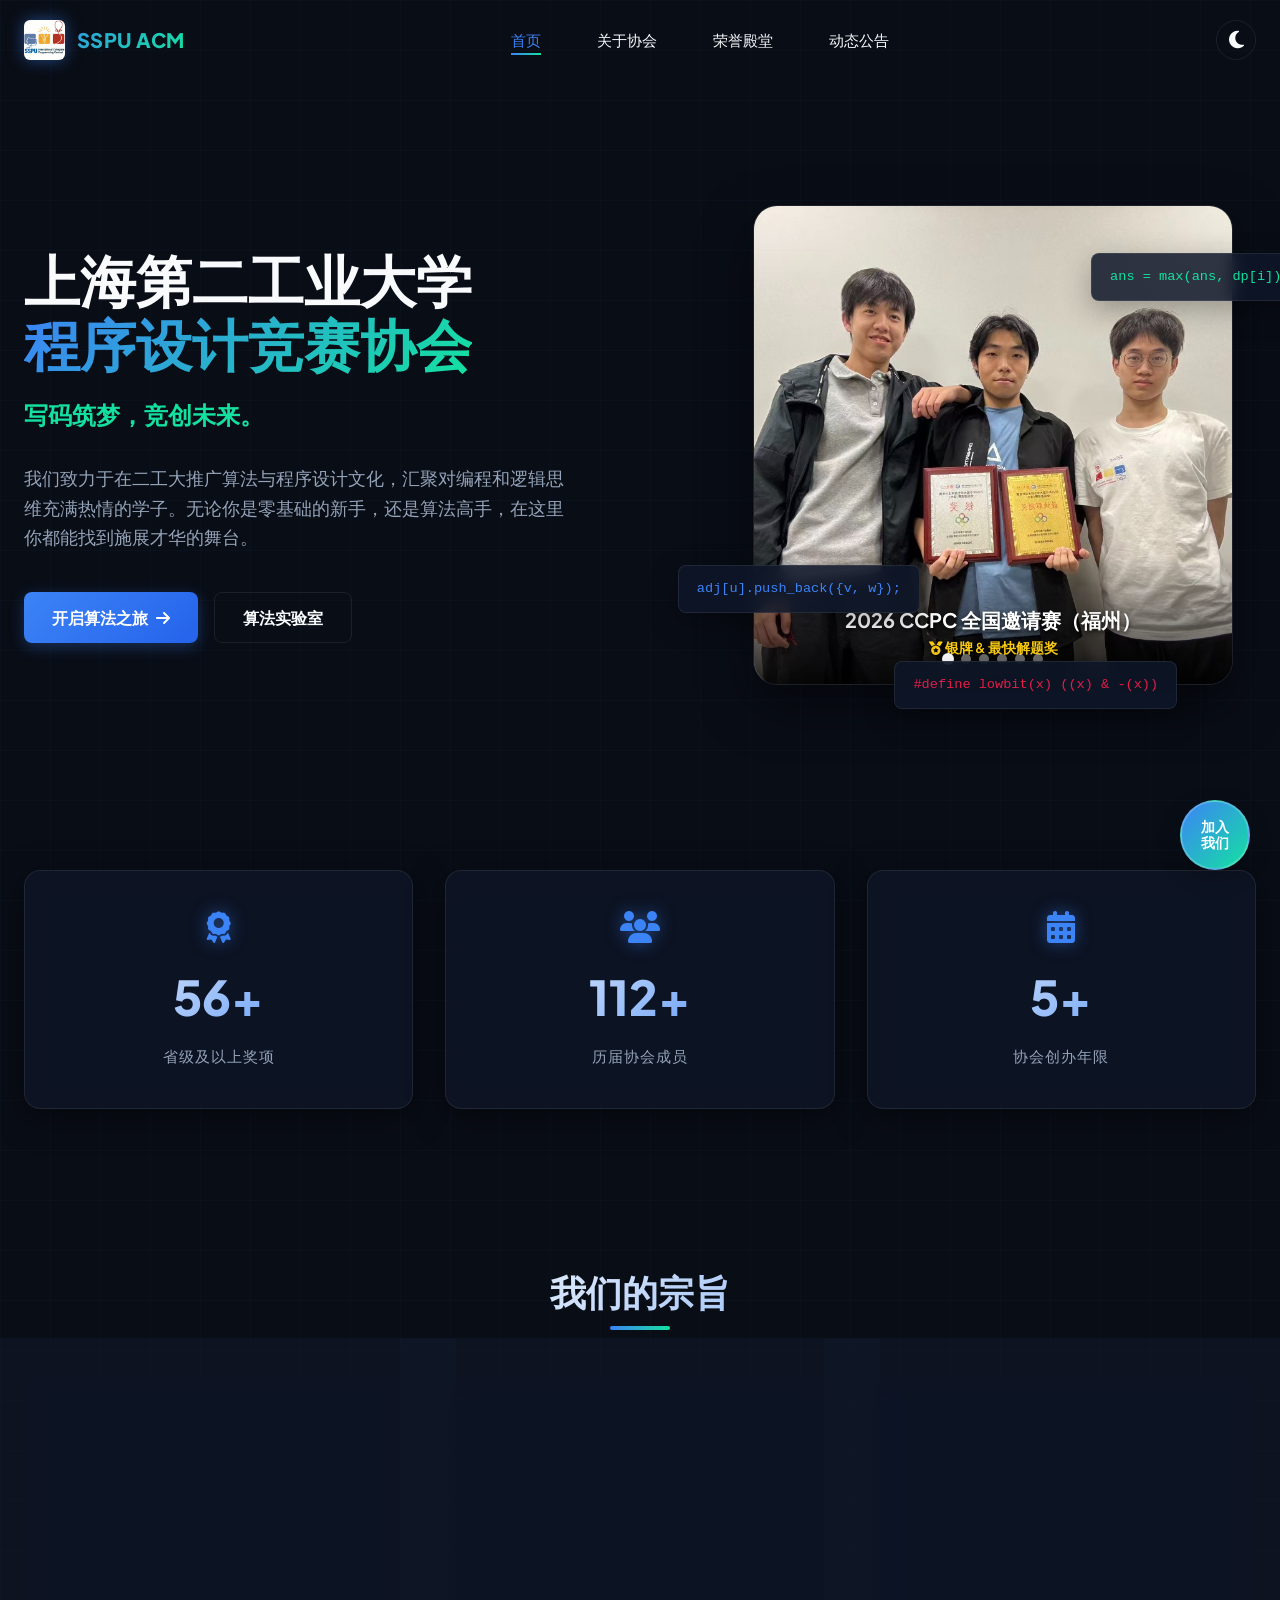
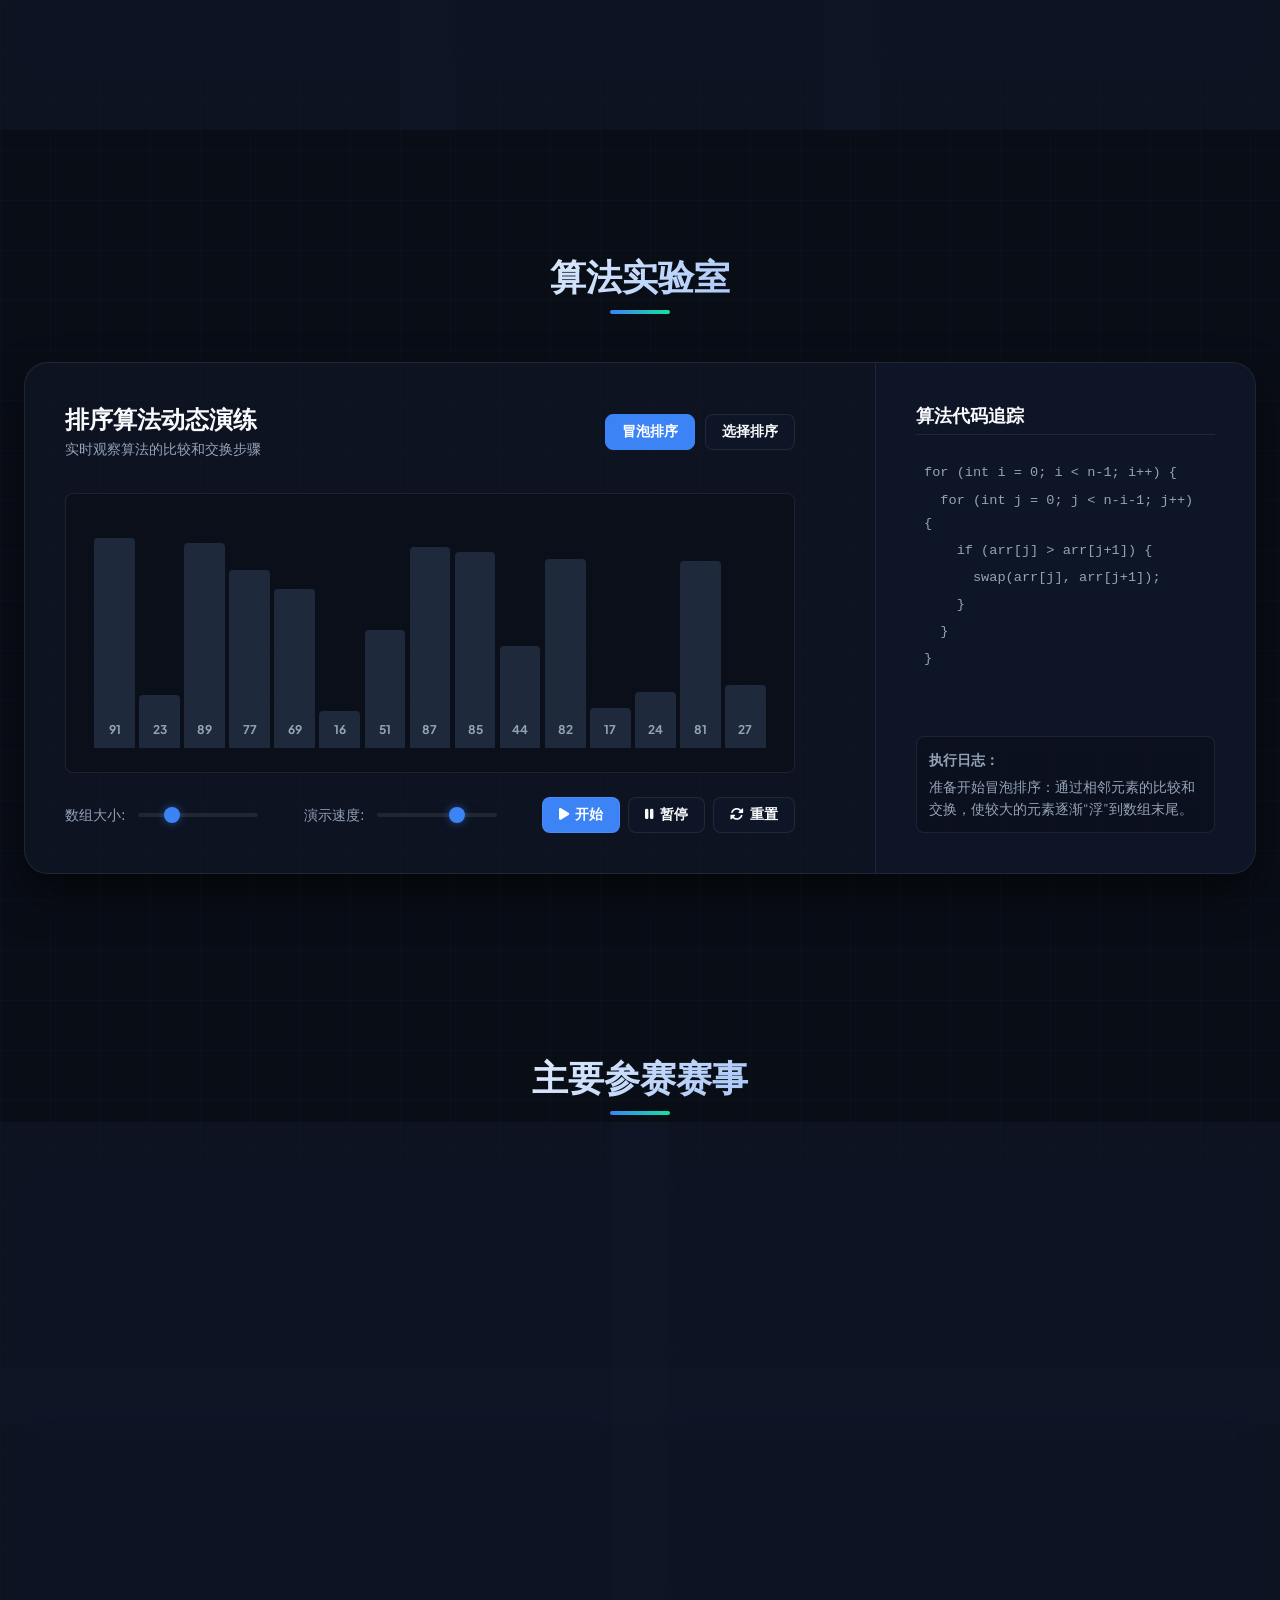
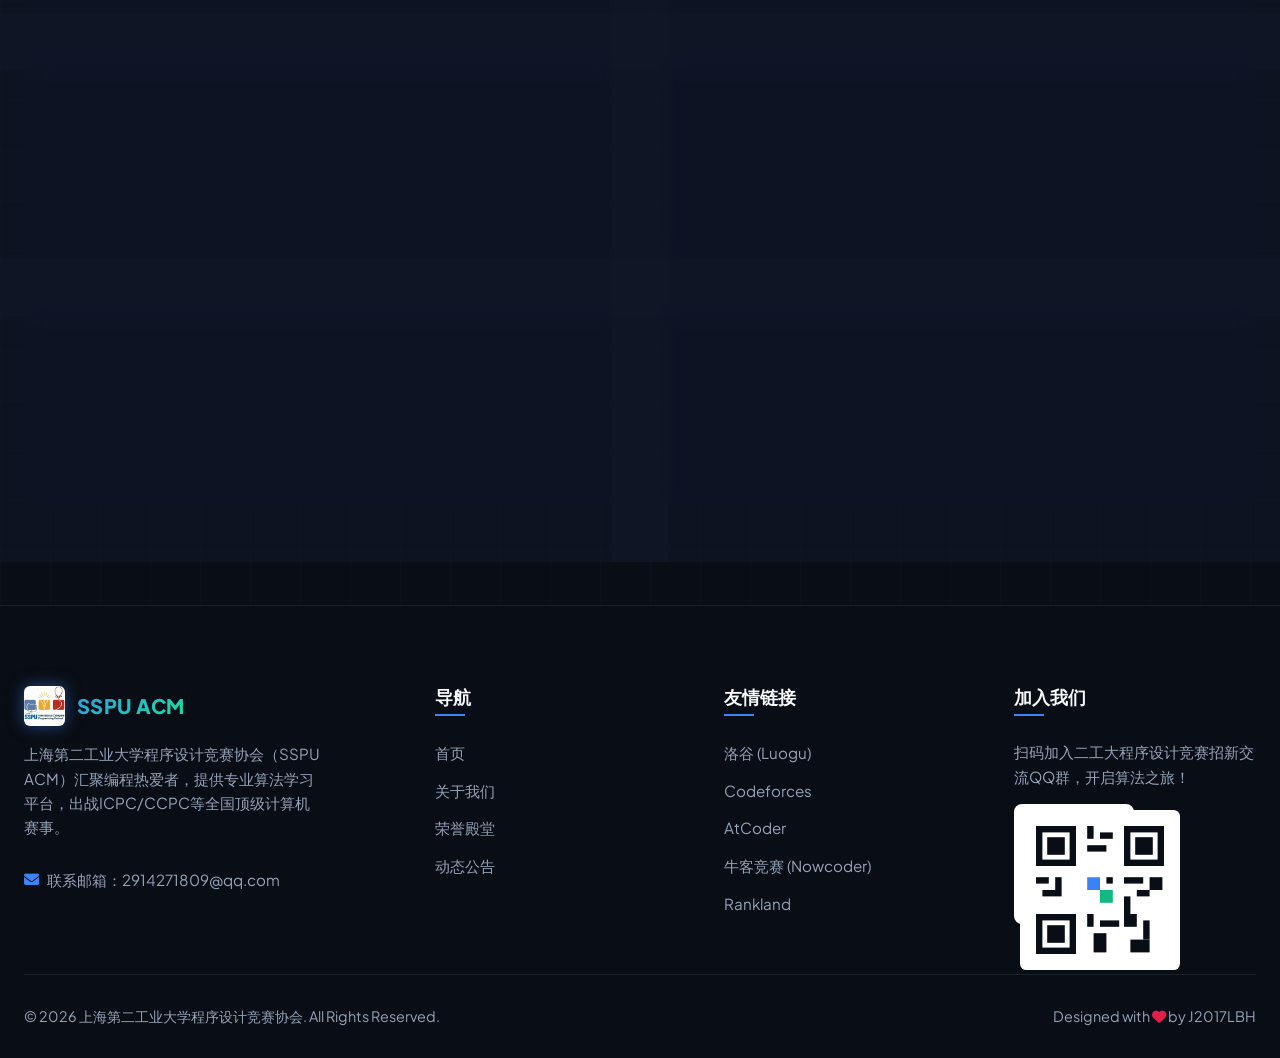
==== index.html @ 91936804 "feat: initial commit of SSPU ACM Website" ====
<!DOCTYPE html>
<html lang="zh-CN" data-theme="dark">
<head>
    <meta charset="UTF-8">
    <meta name="viewport" content="width=device-width, initial-scale=1.0">
    <meta name="description" content="上海第二工业大学程序设计竞赛协会官网 - 为二工大学子提供算法培训、竞赛组队、学术交流和人才输送的顶级平台。">
    <meta name="keywords" content="上海第二工业大学, SSPU, ACM, ICPC, CCPC, 蓝桥杯, 天梯赛, 程序设计竞赛, 算法">
    <title>上海第二工业大学程序设计竞赛协会 - SSPU ACM</title>
    <!-- Stylesheets -->
    <link rel="stylesheet" href="css/style.css">
    <!-- Font Awesome Icons -->
    <link rel="stylesheet" href="https://cdn.bootcdn.net/ajax/libs/font-awesome/6.4.0/css/all.min.css">
</head>
<body>

    <!-- Header navigation injected by components.js -->
    <div id="header-placeholder"></div>

    <!-- 1. Hero Section -->
    <section class="hero-section" id="home">
        <div class="container">
            <div class="hero-grid">
                <div class="hero-text">
                    <h1>上海第二工业大学<br><span>程序设计竞赛协会</span></h1>
                    <div style="min-height: 40px; margin-bottom: 1.5rem;">
                        <h2 id="typewriter-text" style="font-size: 1.5rem; color: var(--accent-color); font-weight: 600;"></h2>
                    </div>
                    <p>我们致力于在二工大推广算法与程序设计文化，汇聚对编程和逻辑思维充满热情的学子。无论你是零基础的新手，还是算法高手，在这里你都能找到施展才华的舞台。</p>
                    <div class="hero-cta">
                        <a href="about.html" class="btn btn-primary">开启算法之旅 <i class="fas fa-arrow-right"></i></a>
                        <a href="#playground" class="btn btn-secondary">算法实验室</a>
                    </div>
                </div>
                
                <div class="hero-media">
                    <div class="hero-image-wrapper">
                        <div class="slideshow-container">
                            <!-- Slide 1: 2026 CCPC Fuzhou -->
                            <div class="slide fade" style="position: relative;">
                                <img src="images/prize/fuzhou.jpg" alt="2026 CCPC 全国邀请赛（福州）">
                                <div style="position: absolute; bottom: 0; left: 0; right: 0; background: linear-gradient(to top, rgba(0,0,0,0.85), rgba(0,0,0,0)); padding: 50px 20px 25px; text-align: center; color: white;">
                                    <h3 style="font-size: 1.25rem; margin-bottom: 5px; text-shadow: 0 2px 4px rgba(0,0,0,0.8); font-weight: 700;">2026 CCPC 全国邀请赛（福州）</h3>
                                    <p style="font-size: 0.85rem; color: #facc15; text-shadow: 0 1px 2px rgba(0,0,0,0.8); margin: 0; font-weight: 600;"><i class="fas fa-medal"></i> 银牌 & 最快解题奖</p>
                                </div>
                            </div>

                            <!-- Slide 2: 51st ICPC Nanchang -->
                            <div class="slide fade" style="position: relative;">
                                <img src="images/prize/nanchang.png" alt="第 51 届 ICPC 邀请赛（南昌站）">
                                <div style="position: absolute; bottom: 0; left: 0; right: 0; background: linear-gradient(to top, rgba(0,0,0,0.85), rgba(0,0,0,0)); padding: 50px 20px 25px; text-align: center; color: white;">
                                    <h3 style="font-size: 1.25rem; margin-bottom: 5px; text-shadow: 0 2px 4px rgba(0,0,0,0.8); font-weight: 700;">第 51 届 ICPC 邀请赛（南昌站）</h3>
                                    <p style="font-size: 0.85rem; color: #fb923c; text-shadow: 0 1px 2px rgba(0,0,0,0.8); margin: 0; font-weight: 600;"><i class="fas fa-medal"></i> 铜牌</p>
                                </div>
                            </div>

                            <!-- Slide 3: 51st ICPC Xi'an -->
                            <div class="slide fade" style="position: relative;">
                                <img src="images/prize/xian.png" alt="第 51 届 ICPC 邀请赛（西安站）">
                                <div style="position: absolute; bottom: 0; left: 0; right: 0; background: linear-gradient(to top, rgba(0,0,0,0.85), rgba(0,0,0,0)); padding: 50px 20px 25px; text-align: center; color: white;">
                                    <h3 style="font-size: 1.25rem; margin-bottom: 5px; text-shadow: 0 2px 4px rgba(0,0,0,0.8); font-weight: 700;">第 51 届 ICPC 邀请赛（西安站）</h3>
                                    <p style="font-size: 0.85rem; color: #cbd5e1; text-shadow: 0 1px 2px rgba(0,0,0,0.8); margin: 0; font-weight: 600;"><i class="fas fa-medal"></i> 银牌</p>
                                </div>
                            </div>

                            <!-- Slide 4: 50th ICPC Shanghai -->
                            <div class="slide fade" style="position: relative;">
                                <img src="images/prize/shanghai.jpg" alt="第 50 届 ICPC 亚洲区域赛（上海站）">
                                <div style="position: absolute; bottom: 0; left: 0; right: 0; background: linear-gradient(to top, rgba(0,0,0,0.85), rgba(0,0,0,0)); padding: 50px 20px 25px; text-align: center; color: white;">
                                    <h3 style="font-size: 1.25rem; margin-bottom: 5px; text-shadow: 0 2px 4px rgba(0,0,0,0.8); font-weight: 700;">第 50 届 ICPC 亚洲区域赛（上海站）</h3>
                                    <p style="font-size: 0.85rem; color: #fb923c; text-shadow: 0 1px 2px rgba(0,0,0,0.8); margin: 0; font-weight: 600;"><i class="fas fa-medal"></i> 铜牌</p>
                                </div>
                            </div>

                            <!-- Slide 5: 11th CCPC Harbin -->
                            <div class="slide fade" style="position: relative;">
                                <img src="images/prize/harbin.jpg" alt="第 11 届 CCPC（哈尔滨站）">
                                <div style="position: absolute; bottom: 0; left: 0; right: 0; background: linear-gradient(to top, rgba(0,0,0,0.85), rgba(0,0,0,0)); padding: 50px 20px 25px; text-align: center; color: white;">
                                    <h3 style="font-size: 1.25rem; margin-bottom: 5px; text-shadow: 0 2px 4px rgba(0,0,0,0.8); font-weight: 700;">第 11 届 CCPC（哈尔滨站）</h3>
                                    <p style="font-size: 0.85rem; color: #94a3b8; text-shadow: 0 1px 2px rgba(0,0,0,0.8); margin: 0; font-weight: 600;"><i class="fas fa-award"></i> 荣誉奖</p>
                                </div>
                            </div>

                            <!-- Slide 6: 49th ICPC Kunming -->
                            <div class="slide fade" style="position: relative;">
                                <img src="images/prize/kunming.jpg" alt="第 49 届 ICPC 亚洲区域赛（昆明站）">
                                <div style="position: absolute; bottom: 0; left: 0; right: 0; background: linear-gradient(to top, rgba(0,0,0,0.85), rgba(0,0,0,0)); padding: 50px 20px 25px; text-align: center; color: white;">
                                    <h3 style="font-size: 1.25rem; margin-bottom: 5px; text-shadow: 0 2px 4px rgba(0,0,0,0.8); font-weight: 700;">第 49 届 ICPC 亚洲区域赛（昆明站）</h3>
                                    <p style="font-size: 0.85rem; color: #fb923c; text-shadow: 0 1px 2px rgba(0,0,0,0.8); margin: 0; font-weight: 600;"><i class="fas fa-medal"></i> 铜牌</p>
                                </div>
                            </div>
                            
                            <!-- Dots Navigation -->
                            <div class="dots-container">
                                <span class="dot"></span>
                                <span class="dot"></span>
                                <span class="dot"></span>
                                <span class="dot"></span>
                                <span class="dot"></span>
                                <span class="dot"></span>
                            </div>
                        </div>
                    </div>
                    
                    <!-- Floating Code Snippets -->
                    <div class="floating-code floating-code-1">
                        ans = max(ans, dp[i]);
                    </div>
                    <div class="floating-code floating-code-2">
                        adj[u].push_back({v, w});
                    </div>
                    <div class="floating-code floating-code-3">
                        #define lowbit(x) ((x) &amp; -(x))
                    </div>
                </div>
            </div>
        </div>
    </section>

    <!-- 2. Statistics Section -->
    <section class="stats-section">
        <div class="container">
            <div class="stats-grid">
                <div class="stat-card glass-card">
                    <i class="fas fa-award"></i>
                    <div class="stat-number" data-target="100" data-suffix="+">0</div>
                    <div class="stat-label">省级及以上奖项</div>
                </div>
                <div class="stat-card glass-card">
                    <i class="fas fa-users"></i>
                    <div class="stat-number" data-target="200" data-suffix="+">0</div>
                    <div class="stat-label">历届协会成员</div>
                </div>
                <div class="stat-card glass-card">
                    <i class="fas fa-calendar-alt"></i>
                    <div class="stat-number" data-target="8" data-suffix="+">0</div>
                    <div class="stat-label">协会创办年限</div>
                </div>
            </div>
        </div>
    </section>

    <!-- 3. Our Focus/Mission Section -->
    <section class="mission-section" id="mission">
        <div class="container">
            <h2 class="section-title">我们的宗旨</h2>
            <div class="mission-grid">
                <div class="mission-card glass-card">
                    <div class="mission-icon">
                        <i class="fas fa-graduation-cap"></i>
                    </div>
                    <h3>算法精进</h3>
                    <p>我们研习各种奇巧的算法与复杂的数据结构。在日复一日的切题与代码调试中，淬炼逻辑思维，突破算法极限，体验用最优雅的代码解决最复杂问题的乐趣。</p>
                </div>
                
                <div class="mission-card glass-card">
                    <div class="mission-icon">
                        <i class="fas fa-users-cog"></i>
                    </div>
                    <h3>团队协作</h3>
                    <p>程序设计竞赛是三个人的游戏。我们定期组织队内模拟赛、线下战术研讨会，帮助队员找到契合的队友，磨练默契，共同成长。</p>
                </div>
                
                <div class="mission-card glass-card">
                    <div class="mission-icon">
                        <i class="fas fa-lightbulb"></i>
                    </div>
                    <h3>技术创新</h3>
                    <p>除了竞赛，我们鼓励成员通过算法解决实际问题，开展技术沙龙，分享关于全栈开发、人工智能和计算机底层技术的最新资讯。</p>
                </div>
            </div>
        </div>
    </section>

    <!-- 4. Interactive Algorithm Visualizer Playground -->
    <section class="playground-section" id="playground">
        <div class="container">
            <h2 class="section-title">算法实验室</h2>
            <div class="playground-container">
                <!-- Visualizer Panel -->
                <div class="visualizer-pane">
                    <div class="visualizer-header">
                        <div class="visualizer-title">
                            <h3>排序算法动态演练</h3>
                            <p>实时观察算法的比较和交换步骤</p>
                        </div>
                        <div class="visualizer-controls">
                            <button class="control-btn" id="algo-bubble">冒泡排序</button>
                            <button class="control-btn" id="algo-selection">选择排序</button>
                        </div>
                    </div>
                    
                    <div class="visualizer-canvas-wrapper" id="visualizer-canvas">
                        <!-- Bars injected dynamically by playground.js -->
                    </div>
                    
                    <div class="visualizer-settings">
                        <div class="settings-group">
                            <label for="range-size">数组大小:</label>
                            <input type="range" id="range-size" min="10" max="30" value="15">
                        </div>
                        <div class="settings-group">
                            <label for="range-speed">演示速度:</label>
                            <input type="range" id="range-speed" min="1" max="100" value="70">
                        </div>
                        <div style="display: flex; gap: 8px;">
                            <button class="control-btn" id="btn-start" style="background: var(--primary-color); color: white;"><i class="fas fa-play"></i> 开始</button>
                            <button class="control-btn" id="btn-pause" disabled><i class="fas fa-pause"></i> 暂停</button>
                            <button class="control-btn" id="btn-reset"><i class="fas fa-sync-alt"></i> 重置</button>
                        </div>
                    </div>
                </div>
                
                <!-- Code Tracking Panel -->
                <div class="code-pane">
                    <h4>算法代码追踪</h4>
                    <div class="code-block" id="code-block">
                        <!-- Code injected dynamically by playground.js -->
                    </div>
                    <div class="code-explanation">
                        <strong>执行日志：</strong>
                        <p id="explanation" style="margin-top: 5px;">选择左侧控件以启动排序演练。</p>
                    </div>
                </div>
            </div>
        </div>
    </section>

    <!-- 5. Competitions Grid -->
    <section class="competition-section" id="competitions">
        <div class="container">
            <h2 class="section-title">主要参赛赛事</h2>
            <div class="competition-grid">
                <!-- ICPC -->
                <div class="competition-card glass-card">
                    <div class="comp-badge">
                        <img src="images/contest/icpc.png" alt="ICPC Logo">
                    </div>
                    <div class="comp-info">
                        <h3>ICPC <span>大学生程序设计竞赛</span></h3>
                        <p>全球最著名、规模最大、水平最高的大学生程序设计竞赛。每队三人，在五小时内共用一台电脑，合作解决约十道难度极高的算法问题。</p>
                        <div class="comp-links">
                            <a href="https://icpc.global" target="_blank">国际官网 <i class="fas fa-external-link-alt"></i></a>
                            <a href="https://board.xcpcio.com" target="_blank">排名榜单 <i class="fas fa-external-link-alt"></i></a>
                        </div>
                    </div>
                </div>
                
                <!-- CCPC -->
                <div class="competition-card glass-card">
                    <div class="comp-badge">
                        <img src="images/contest/ccpc.png" alt="CCPC Logo">
                    </div>
                    <div class="comp-info">
                        <h3>CCPC <span>中国大学生程序设计竞赛</span></h3>
                        <p>由中国大学生程序设计竞赛协会主办的年度性赛事，是国内算法领域含金量最高的国家级赛事之一，旨在培育我国计算机顶尖算法人才。</p>
                        <div class="comp-links">
                            <a href="https://ccpc.io" target="_blank">官方网站 <i class="fas fa-external-link-alt"></i></a>
                        </div>
                    </div>
                </div>
                
                <!-- GPLT -->
                <div class="competition-card glass-card">
                    <div class="comp-badge">
                        <img src="images/contest/gplt.png" alt="GPLT Logo">
                    </div>
                    <div class="comp-info">
                        <h3>GPLT <span>团体程序设计天梯赛</span></h3>
                        <p>教育部认可的全国高校计算机大赛的重要组成部分。十人一队，队员独立答题，团队累计分数，极大考验学校的计算机教育底蕴及平均编程水平。</p>
                        <div class="comp-links">
                            <a href="https://gplt.patest.cn" target="_blank">赛事官网 <i class="fas fa-external-link-alt"></i></a>
                        </div>
                    </div>
                </div>
                
                <!-- Lanqiao Cup -->
                <div class="competition-card glass-card">
                    <div class="comp-badge">
                        <img src="images/contest/lanqiao.png" alt="蓝桥杯 Logo">
                    </div>
                    <div class="comp-info">
                        <h3>蓝桥杯 <span>全国软件与信息技术专业人才大赛</span></h3>
                        <p>工业和信息化部人才交流中心主办的全国性专业学科竞赛，在算法设计、软件开发、电子设计等多个领域都有极高的行业认可度。</p>
                        <div class="comp-links">
                            <a href="https://dasai.lanqiao.cn" target="_blank">蓝桥官网 <i class="fas fa-external-link-alt"></i></a>
                        </div>
                    </div>
                </div>

                <!-- Baidu Star -->
                <div class="competition-card glass-card">
                    <div class="comp-badge">
                        <img src="images/contest/baidu.png" alt="百度之星 Logo">
                    </div>
                    <div class="comp-info">
                        <h3>百度之星 <span>程序设计大赛</span></h3>
                        <p>由百度公司举办的经典程序设计大赛，素有中国程序员“黄埔军校”之称。历史悠久，汇聚顶尖商业算法高手，是年度算法极客盛宴。</p>
                        <div class="comp-links">
                            <a href="https://star.baidu.com" target="_blank">赛事官网 <i class="fas fa-external-link-alt"></i></a>
                        </div>
                    </div>
                </div>

                <!-- RAICOM -->
                <div class="competition-card glass-card">
                    <div class="comp-badge">
                        <img src="images/contest/raicom.png" alt="睿抗大赛 Logo">
                    </div>
                    <div class="comp-info">
                        <h3>睿抗大赛 <span>RAICOM 机器人开发者大赛</span></h3>
                        <p>由工业和信息化部人才交流中心主办。其中的CAIA算法设计赛道是面向高校学生的权威算法赛事，融合了数据结构、工程算法的实践考验。</p>
                        <div class="comp-links">
                            <a href="http://www.raicom.com.cn" target="_blank">赛事官网 <i class="fas fa-external-link-alt"></i></a>
                        </div>
                    </div>
                </div>

                <!-- Chuanzhi Cup -->
                <div class="competition-card glass-card">
                    <div class="comp-badge">
                        <img src="images/contest/chuanzhi.png" alt="传智杯 Logo">
                    </div>
                    <div class="comp-info">
                        <h3>传智杯 <span>全国大学生 IT 技术大赛</span></h3>
                        <p>程序设计赛道紧密结合企业实际开发场景与前沿学术，旨在为全国计算机及相关专业学子提供顶尖的算法与逻辑切磋舞台。</p>
                        <div class="comp-links">
                            <a href="http://dasai.ityxb.com" target="_blank">赛事官网 <i class="fas fa-external-link-alt"></i></a>
                        </div>
                    </div>
                </div>

                <!-- Mati Cup -->
                <div class="competition-card glass-card">
                    <div class="comp-badge">
                        <img src="images/contest/mati.png" alt="码蹄杯 Logo">
                    </div>
                    <div class="comp-info">
                        <h3>码蹄杯 <span>全国大学生算法设计及应用大赛</span></h3>
                        <p>由全国高等学校计算机教育研究会主办，旨在考察选手利用基础算法、高级算法以及实际工程数学模型解决复杂问题的代码硬实力。</p>
                        <div class="comp-links">
                            <a href="https://www.matiji.net" target="_blank">官方网站 <i class="fas fa-external-link-alt"></i></a>
                        </div>
                    </div>
                </div>
            </div>
        </div>
    </section>

    <!-- Footer placeholder injected by components.js -->
    <div id="footer-placeholder"></div>

    <!-- Scripts -->
    <script src="js/components.js"></script>
    <script src="js/main.js"></script>
    <script src="js/playground.js"></script>
</body>
</html>
---- css/style.css ----
/* 
 * SSPU Programming Contest Association Design System
 * Author: Antigravity
 * School: Shanghai Second Polytechnic University (上海第二工业大学)
 */

@import url('https://fonts.googleapis.com/css2?family=Outfit:wght@300;400;500;600;700;800&family=Plus+Jakarta+Sans:wght@300;400;500;600;700;800&display=swap');

/* --- Root variables and themes --- */
:root {
    /* Color Palette */
    --sspu-blue-base: 217, 91%, 60%; /* #3b82f6 equivalent HSL */
    --sspu-green-base: 161, 84%, 48%; /* #10b981 equivalent HSL */
    
    --transition-speed: 0.3s;
    --border-radius-sm: 8px;
    --border-radius-md: 16px;
    --border-radius-lg: 24px;
    --max-width: 1280px;

    /* Font Setup */
    --font-primary: 'Plus Jakarta Sans', 'Outfit', -apple-system, BlinkMacSystemFont, 'Segoe UI', Roboto, 'Helvetica Neue', Arial, sans-serif;
}

/* Dark Theme (Default) */
[data-theme="dark"], :root:not([data-theme="light"]) {
    --bg-color: #090d16;
    --bg-grid-color: rgba(59, 130, 246, 0.03);
    --card-bg: rgba(17, 24, 39, 0.7);
    --card-bg-hover: rgba(23, 31, 50, 0.85);
    --navbar-bg: rgba(9, 13, 22, 0.8);
    --text-color: #f8fafc;
    --text-muted: #94a3b8;
    --primary-color: hsl(var(--sspu-blue-base));
    --primary-glow: rgba(59, 130, 246, 0.5);
    --accent-color: hsl(var(--sspu-green-base));
    --accent-glow: rgba(16, 185, 129, 0.4);
    --border-color: rgba(255, 255, 255, 0.08);
    --border-hover: rgba(59, 130, 246, 0.3);
    --shadow-color: rgba(0, 0, 0, 0.5);
    --shadow-glow: 0 0 25px rgba(59, 130, 246, 0.15);
    --input-bg: rgba(15, 23, 42, 0.8);
    --visualizer-bar-bg: #1e293b;
    --visualizer-bar-active: hsl(var(--sspu-green-base));
    --visualizer-bar-compare: #e11d48;
}

/* Light Theme */
[data-theme="light"] {
    --bg-color: #f8fafc;
    --bg-grid-color: rgba(29, 78, 216, 0.02);
    --card-bg: rgba(255, 255, 255, 0.8);
    --card-bg-hover: rgba(255, 255, 255, 0.95);
    --navbar-bg: rgba(248, 250, 252, 0.85);
    --text-color: #0f172a;
    --text-muted: #64748b;
    --primary-color: #1d4ed8; /* Darker SSPU Blue for contrast */
    --primary-glow: rgba(29, 78, 216, 0.2);
    --accent-color: #059669; /* Darker green */
    --accent-glow: rgba(5, 150, 105, 0.25);
    --border-color: rgba(15, 23, 42, 0.08);
    --border-hover: rgba(29, 78, 216, 0.3);
    --shadow-color: rgba(15, 23, 42, 0.06);
    --shadow-glow: 0 15px 30px rgba(29, 78, 216, 0.05);
    --input-bg: #ffffff;
    --visualizer-bar-bg: #e2e8f0;
    --visualizer-bar-active: #059669;
    --visualizer-bar-compare: #dc2626;
}

/* --- Reset & Global styles --- */
* {
    margin: 0;
    padding: 0;
    box-sizing: border-box;
    scroll-behavior: smooth;
}

body {
    background-color: var(--bg-color);
    color: var(--text-color);
    font-family: var(--font-primary);
    line-height: 1.6;
    overflow-x: hidden;
    transition: background-color var(--transition-speed) ease, color var(--transition-speed) ease;
    /* Grid background effect */
    background-image: 
        linear-gradient(var(--bg-grid-color) 1px, transparent 1px),
        linear-gradient(90deg, var(--bg-grid-color) 1px, transparent 1px);
    background-size: 50px 50px;
}

a {
    color: inherit;
    text-decoration: none;
    transition: color var(--transition-speed) ease;
}

img {
    max-width: 100%;
    height: auto;
}

ul {
    list-style: none;
}

.container {
    width: 100%;
    max-width: var(--max-width);
    margin: 0 auto;
    padding: 0 24px;
}

/* --- Typography --- */
h1, h2, h3, h4, h5, h6 {
    font-weight: 700;
    line-height: 1.25;
}

.section-title {
    font-size: 2.25rem;
    text-align: center;
    margin-bottom: 3rem;
    position: relative;
    background: linear-gradient(135deg, var(--text-color) 30%, var(--primary-color));
    -webkit-background-clip: text;
    -webkit-text-fill-color: transparent;
}

.section-title::after {
    content: '';
    display: block;
    width: 60px;
    height: 4px;
    background: linear-gradient(90deg, var(--primary-color), var(--accent-color));
    margin: 0.75rem auto 0;
    border-radius: 2px;
}

/* --- Reusable Components --- */

/* Glassmorphism card */
.glass-card {
    background: var(--card-bg);
    border: 1px solid var(--border-color);
    border-radius: var(--border-radius-md);
    padding: 2rem;
    box-shadow: 0 8px 32px 0 var(--shadow-color);
    backdrop-filter: blur(12px) saturate(180%);
    -webkit-backdrop-filter: blur(12px) saturate(180%);
    transition: transform 0.4s cubic-bezier(0.165, 0.84, 0.44, 1),
                border-color var(--transition-speed) ease,
                box-shadow 0.4s ease;
}

.glass-card:hover {
    transform: translateY(-5px);
    border-color: var(--border-hover);
    box-shadow: var(--shadow-glow);
    background: var(--card-bg-hover);
}

/* Modern Button */
.btn {
    display: inline-flex;
    align-items: center;
    justify-content: center;
    gap: 8px;
    padding: 12px 28px;
    font-size: 1rem;
    font-weight: 600;
    border-radius: var(--border-radius-sm);
    cursor: pointer;
    transition: all var(--transition-speed) cubic-bezier(0.4, 0, 0.2, 1);
    border: none;
    outline: none;
}

.btn-primary {
    background: linear-gradient(135deg, var(--primary-color), #2563eb);
    color: #ffffff;
    box-shadow: 0 4px 15px rgba(59, 130, 246, 0.3);
}

.btn-primary:hover {
    transform: translateY(-2px);
    box-shadow: 0 8px 25px rgba(59, 130, 246, 0.5);
    background: linear-gradient(135deg, #2563eb, #1d4ed8);
}

.btn-secondary {
    background: transparent;
    color: var(--text-color);
    border: 1px solid var(--border-color);
}

.btn-secondary:hover {
    background: rgba(255, 255, 255, 0.05);
    border-color: var(--primary-color);
    transform: translateY(-2px);
}

/* Header & Navbar */
header {
    position: fixed;
    top: 0;
    left: 0;
    width: 100%;
    z-index: 1000;
    transition: all 0.4s ease;
}

.navbar {
    display: flex;
    justify-content: space-between;
    align-items: center;
    padding: 20px 0;
    transition: padding 0.4s ease;
}

header.scrolled {
    background: var(--navbar-bg);
    box-shadow: 0 4px 30px var(--shadow-color);
    backdrop-filter: blur(12px);
    -webkit-backdrop-filter: blur(12px);
    border-bottom: 1px solid var(--border-color);
}

header.scrolled .navbar {
    padding: 12px 0;
}

.logo {
    display: flex;
    align-items: center;
    gap: 12px;
    font-size: 1.25rem;
    font-weight: 800;
    letter-spacing: 0.5px;
    background: linear-gradient(135deg, var(--primary-color), var(--accent-color));
    -webkit-background-clip: text;
    -webkit-text-fill-color: transparent;
}

.logo img {
    height: 40px;
    width: auto;
    filter: drop-shadow(0 0 8px var(--primary-glow));
}

.nav-menu {
    display: flex;
    align-items: center;
    gap: 2rem;
}

.nav-link {
    font-weight: 500;
    font-size: 0.95rem;
    padding: 6px 12px;
    border-radius: var(--border-radius-sm);
    position: relative;
}

.nav-link::after {
    content: '';
    position: absolute;
    bottom: 0;
    left: 12px;
    width: 0;
    height: 2px;
    background: linear-gradient(90deg, var(--primary-color), var(--accent-color));
    transition: width var(--transition-speed) ease;
}

.nav-link:hover, .nav-link.active {
    color: var(--primary-color);
}

.nav-link:hover::after, .nav-link.active::after {
    width: calc(100% - 24px);
}

.nav-actions {
    display: flex;
    align-items: center;
    gap: 1.5rem;
}

/* Theme Toggle Button */
.theme-toggle-btn {
    background: none;
    border: none;
    color: var(--text-color);
    font-size: 1.25rem;
    cursor: pointer;
    width: 40px;
    height: 40px;
    border-radius: 50%;
    display: flex;
    align-items: center;
    justify-content: center;
    border: 1px solid var(--border-color);
    transition: all var(--transition-speed) ease;
}

.theme-toggle-btn:hover {
    border-color: var(--primary-color);
    color: var(--primary-color);
    background: rgba(59, 130, 246, 0.05);
}

.theme-toggle-btn .fa-sun {
    display: none;
}

[data-theme="light"] .theme-toggle-btn .fa-sun {
    display: block;
}

[data-theme="light"] .theme-toggle-btn .fa-moon {
    display: none;
}

/* Mobile Nav Toggle */
.mobile-nav-toggle {
    display: none;
    background: none;
    border: none;
    color: var(--text-color);
    font-size: 1.5rem;
    cursor: pointer;
}

/* Hero Section */
.hero-section {
    padding-top: 160px;
    padding-bottom: 80px;
    min-height: 90vh;
    display: flex;
    align-items: center;
    position: relative;
    overflow: hidden;
}

.hero-grid {
    display: grid;
    grid-template-columns: 1.1fr 0.9fr;
    gap: 4rem;
    align-items: center;
}

.hero-text h1 {
    font-size: 3.5rem;
    font-weight: 800;
    line-height: 1.15;
    margin-bottom: 1.5rem;
}

.hero-text h1 span {
    background: linear-gradient(135deg, var(--primary-color), var(--accent-color));
    -webkit-background-clip: text;
    -webkit-text-fill-color: transparent;
}

.hero-text p {
    font-size: 1.15rem;
    color: var(--text-muted);
    margin-bottom: 2.5rem;
    max-width: 550px;
}

.hero-cta {
    display: flex;
    gap: 1rem;
}

.hero-media {
    position: relative;
    display: flex;
    justify-content: center;
    align-items: center;
}

.hero-image-wrapper {
    position: relative;
    width: 100%;
    max-width: 480px;
    height: 480px;
    border-radius: var(--border-radius-lg);
    overflow: hidden;
    border: 1px solid var(--border-color);
    box-shadow: 0 20px 50px var(--shadow-color);
}

/* Slideshow */
.slideshow-container {
    width: 100%;
    height: 100%;
    position: relative;
}

.slide {
    display: none;
    width: 100%;
    height: 100%;
}

.slide img {
    width: 100%;
    height: 100%;
    object-fit: cover;
}

.fade {
    animation-name: fadeEffect;
    animation-duration: 1.5s;
}

@keyframes fadeEffect {
    from { opacity: 0.4 }
    to { opacity: 1 }
}

.dots-container {
    position: absolute;
    bottom: 20px;
    left: 50%;
    transform: translateX(-50%);
    display: flex;
    gap: 8px;
    z-index: 10;
}

.dot {
    cursor: pointer;
    height: 10px;
    width: 10px;
    background-color: rgba(255, 255, 255, 0.4);
    border-radius: 50%;
    display: inline-block;
    transition: background-color 0.6s ease, transform 0.3s ease;
}

.dot.active, .dot:hover {
    background-color: #ffffff;
    transform: scale(1.2);
}

/* Floating Code Snippets */
.floating-code {
    position: absolute;
    background: rgba(15, 23, 42, 0.85);
    border: 1px solid var(--border-color);
    border-radius: var(--border-radius-sm);
    padding: 12px 18px;
    font-family: 'Courier New', Courier, monospace;
    font-size: 0.85rem;
    color: var(--accent-color);
    box-shadow: 0 10px 30px rgba(0, 0, 0, 0.3);
    pointer-events: none;
    backdrop-filter: blur(8px);
    z-index: 20;
    transition: transform 0.1s ease-out; /* Smooth movement on mouse move */
}

.floating-code-1 {
    top: 10%;
    right: -10%;
    animation: floatAnim 6s ease-in-out infinite;
}

.floating-code-2 {
    bottom: 15%;
    left: -10%;
    color: var(--primary-color);
    animation: floatAnim 8s ease-in-out infinite 1s;
}

.floating-code-3 {
    bottom: -5%;
    right: 15%;
    color: #e11d48;
    animation: floatAnim 7s ease-in-out infinite 2s;
}

@keyframes floatAnim {
    0%, 100% { transform: translateY(0); }
    50% { transform: translateY(-15px); }
}

/* Stats Section */
.stats-section {
    padding: 60px 0;
    position: relative;
    z-index: 10;
}

.stats-grid {
    display: grid;
    grid-template-columns: repeat(3, 1fr);
    gap: 2rem;
}

.stat-card {
    text-align: center;
    padding: 2.5rem 1.5rem;
}

.stat-card i {
    font-size: 2rem;
    color: var(--primary-color);
    margin-bottom: 1rem;
    filter: drop-shadow(0 0 8px var(--primary-glow));
}

.stat-number {
    font-size: 3rem;
    font-weight: 800;
    margin-bottom: 0.5rem;
    background: linear-gradient(135deg, var(--text-color), var(--primary-color));
    -webkit-background-clip: text;
    -webkit-text-fill-color: transparent;
}

.stat-label {
    font-size: 0.95rem;
    color: var(--text-muted);
    font-weight: 500;
    text-transform: uppercase;
    letter-spacing: 1px;
}

/* Mission / Core Features Section */
.mission-section {
    padding: 100px 0;
}

.mission-grid {
    display: grid;
    grid-template-columns: repeat(3, 1fr);
    gap: 2.5rem;
}

.mission-card {
    position: relative;
    overflow: hidden;
}

.mission-icon {
    width: 60px;
    height: 60px;
    border-radius: var(--border-radius-sm);
    background: rgba(59, 130, 246, 0.1);
    color: var(--primary-color);
    display: flex;
    align-items: center;
    justify-content: center;
    font-size: 1.5rem;
    margin-bottom: 1.5rem;
    border: 1px solid rgba(59, 130, 246, 0.2);
}

.mission-card:nth-child(2) .mission-icon {
    background: rgba(16, 185, 129, 0.1);
    color: var(--accent-color);
    border-color: rgba(16, 185, 129, 0.2);
}

.mission-card:nth-child(3) .mission-icon {
    background: rgba(239, 68, 68, 0.1);
    color: #ef4444;
    border-color: rgba(239, 68, 68, 0.2);
}

.mission-card h3 {
    font-size: 1.35rem;
    margin-bottom: 1rem;
}

.mission-card p {
    color: var(--text-muted);
}

/* Algorithm Visualizer Playground */
.playground-section {
    padding: 80px 0;
}

.playground-container {
    display: grid;
    grid-template-columns: 1fr 380px;
    gap: 2.5rem;
    background: var(--card-bg);
    border: 1px solid var(--border-color);
    border-radius: var(--border-radius-lg);
    overflow: hidden;
    box-shadow: 0 20px 40px var(--shadow-color);
}

.visualizer-pane {
    padding: 2.5rem;
    display: flex;
    flex-direction: column;
}

.visualizer-header {
    display: flex;
    justify-content: space-between;
    align-items: center;
    margin-bottom: 2rem;
}

.visualizer-title h3 {
    font-size: 1.5rem;
    margin-bottom: 0.25rem;
}

.visualizer-title p {
    font-size: 0.9rem;
    color: var(--text-muted);
}

.visualizer-controls {
    display: flex;
    gap: 10px;
}

.control-btn {
    background: var(--input-bg);
    border: 1px solid var(--border-color);
    color: var(--text-color);
    padding: 8px 16px;
    border-radius: var(--border-radius-sm);
    cursor: pointer;
    font-weight: 600;
    font-size: 0.85rem;
    transition: all var(--transition-speed) ease;
    display: flex;
    align-items: center;
    gap: 6px;
}

.control-btn:hover {
    border-color: var(--primary-color);
    background: var(--primary-glow);
}

.control-btn.active {
    background: var(--primary-color);
    color: #ffffff;
    border-color: var(--primary-color);
}

.visualizer-canvas-wrapper {
    flex-grow: 1;
    min-height: 280px;
    background: rgba(0, 0, 0, 0.2);
    border-radius: var(--border-radius-sm);
    border: 1px solid var(--border-color);
    display: flex;
    align-items: flex-end;
    justify-content: space-evenly;
    padding: 24px;
    position: relative;
}

.visualizer-bar {
    background-color: var(--visualizer-bar-bg);
    border-radius: 4px 4px 0 0;
    transition: height 0.1s ease, background-color var(--transition-speed) ease;
    width: 6%;
    text-align: center;
    color: var(--text-muted);
    font-size: 0.75rem;
    font-weight: 700;
    display: flex;
    align-items: flex-end;
    justify-content: center;
    padding-bottom: 8px;
}

.visualizer-bar.active {
    background-color: var(--visualizer-bar-active) !important;
    box-shadow: 0 0 10px var(--accent-glow);
}

.visualizer-bar.comparing {
    background-color: var(--visualizer-bar-compare) !important;
}

.visualizer-settings {
    margin-top: 1.5rem;
    display: flex;
    justify-content: space-between;
    align-items: center;
}

.settings-group {
    display: flex;
    align-items: center;
    gap: 12px;
    font-size: 0.9rem;
    color: var(--text-muted);
}

.settings-group label {
    font-weight: 500;
}

.settings-group input[type="range"] {
    appearance: none;
    -webkit-appearance: none;
    width: 120px;
    height: 4px;
    border-radius: 2px;
    background: var(--border-color);
    outline: none;
}

.settings-group input[type="range"]::-webkit-slider-thumb {
    -webkit-appearance: none;
    width: 16px;
    height: 16px;
    border-radius: 50%;
    background: var(--primary-color);
    cursor: pointer;
    box-shadow: 0 0 8px var(--primary-glow);
    transition: transform var(--transition-speed) ease;
}

.settings-group input[type="range"]::-webkit-slider-thumb:hover {
    transform: scale(1.2);
}

/* Code Tracking Pane */
.code-pane {
    background: rgba(15, 23, 42, 0.6);
    border-left: 1px solid var(--border-color);
    padding: 2.5rem;
    display: flex;
    flex-direction: column;
}

.code-pane h4 {
    font-size: 1.15rem;
    margin-bottom: 1.5rem;
    color: var(--text-color);
    border-bottom: 1px solid var(--border-color);
    padding-bottom: 0.5rem;
}

.code-block {
    font-family: 'Courier New', Courier, monospace;
    font-size: 0.85rem;
    line-height: 1.7;
    margin-bottom: 1.5rem;
    color: var(--text-muted);
    flex-grow: 1;
}

.code-line {
    padding: 2px 8px;
    border-radius: 4px;
    transition: all 0.15s ease;
}

.code-line.highlight {
    background: rgba(16, 185, 129, 0.15);
    color: var(--accent-color);
    border-left: 3px solid var(--accent-color);
    padding-left: 5px;
}

.code-explanation {
    font-size: 0.85rem;
    color: var(--text-muted);
    background: rgba(0, 0, 0, 0.2);
    padding: 12px;
    border-radius: var(--border-radius-sm);
    border: 1px solid var(--border-color);
}

/* Competition Section */
.competition-section {
    padding: 100px 0;
}

.competition-grid {
    display: grid;
    grid-template-columns: repeat(2, 1fr);
    gap: 2.5rem;
}

.competition-card {
    display: flex;
    gap: 1.5rem;
}

.comp-badge {
    width: 80px;
    height: 80px;
    border-radius: var(--border-radius-md);
    background: var(--input-bg);
    border: 1px solid var(--border-color);
    display: flex;
    align-items: center;
    justify-content: center;
    flex-shrink: 0;
    box-shadow: 0 4px 10px rgba(0, 0, 0, 0.1);
}

.comp-badge img {
    width: 70%;
    height: 70%;
    object-fit: contain;
    filter: drop-shadow(0 2px 5px rgba(0, 0, 0, 0.2));
}

.comp-info {
    flex-grow: 1;
}

.comp-info h3 {
    font-size: 1.25rem;
    margin-bottom: 0.5rem;
    display: flex;
    align-items: center;
    gap: 10px;
}

.comp-info h3 span {
    font-size: 0.75rem;
    font-weight: 600;
    padding: 2px 8px;
    border-radius: 12px;
    background: rgba(59, 130, 246, 0.1);
    color: var(--primary-color);
    border: 1px solid rgba(59, 130, 246, 0.15);
}

.comp-info p {
    color: var(--text-muted);
    font-size: 0.95rem;
    margin-bottom: 0.75rem;
}

.comp-links {
    display: flex;
    gap: 15px;
    font-size: 0.85rem;
    font-weight: 600;
    color: var(--primary-color);
}

.comp-links a:hover {
    color: var(--accent-color);
    text-decoration: underline;
}

/* News Section */
.news-section {
    padding: 80px 0;
}

.news-grid {
    display: grid;
    grid-template-columns: repeat(3, 1fr);
    gap: 2rem;
}

.news-card {
    display: flex;
    flex-direction: column;
    height: 100%;
}

.news-meta {
    display: flex;
    justify-content: space-between;
    font-size: 0.8rem;
    color: var(--text-muted);
    margin-bottom: 0.75rem;
}

.news-tag {
    font-weight: 700;
    color: var(--primary-color);
    text-transform: uppercase;
}

.news-card h3 {
    font-size: 1.25rem;
    margin-bottom: 0.75rem;
    line-height: 1.35;
}

.news-card p {
    color: var(--text-muted);
    font-size: 0.95rem;
    margin-bottom: 1.5rem;
    flex-grow: 1;
}

.news-readmore {
    font-size: 0.9rem;
    font-weight: 600;
    color: var(--primary-color);
    display: flex;
    align-items: center;
    gap: 6px;
    align-self: flex-start;
}

.news-readmore:hover {
    color: var(--accent-color);
}

.news-readmore i {
    transition: transform var(--transition-speed) ease;
}

.news-readmore:hover i {
    transform: translateX(4px);
}

/* Footer Section */
footer {
    background: var(--navbar-bg);
    border-top: 1px solid var(--border-color);
    padding: 80px 0 30px;
    position: relative;
    z-index: 10;
}

.footer-grid {
    display: grid;
    grid-template-columns: 1.5fr repeat(3, 1fr);
    gap: 3rem;
    margin-bottom: 50px;
}

.footer-brand {
    display: flex;
    flex-direction: column;
    gap: 1rem;
}

.footer-brand .logo {
    align-self: flex-start;
}

.footer-brand p {
    color: var(--text-muted);
    font-size: 0.95rem;
    max-width: 300px;
}

.footer-col h4 {
    font-size: 1.1rem;
    margin-bottom: 1.5rem;
    position: relative;
}

.footer-col h4::after {
    content: '';
    display: block;
    width: 30px;
    height: 2px;
    background: var(--primary-color);
    margin-top: 6px;
}

.footer-col ul {
    display: flex;
    flex-direction: column;
    gap: 12px;
}

.footer-col a {
    color: var(--text-muted);
    font-size: 0.95rem;
}

.footer-col a:hover {
    color: var(--primary-color);
    padding-left: 4px;
}

.social-links {
    display: flex;
    gap: 12px;
}

.social-btn {
    width: 40px;
    height: 40px;
    border-radius: 50%;
    background: var(--input-bg);
    border: 1px solid var(--border-color);
    color: var(--text-muted);
    display: flex;
    align-items: center;
    justify-content: center;
    font-size: 1.1rem;
    transition: all var(--transition-speed) ease;
}

.social-btn:hover {
    color: #ffffff;
    background: var(--primary-color);
    border-color: var(--primary-color);
    transform: translateY(-2px);
    box-shadow: 0 5px 15px rgba(59, 130, 246, 0.3);
}

.footer-bottom {
    display: flex;
    justify-content: space-between;
    align-items: center;
    padding-top: 30px;
    border-top: 1px solid var(--border-color);
    font-size: 0.9rem;
    color: var(--text-muted);
}

/* Floating Join Us button */
.floating-join {
    position: fixed;
    bottom: 30px;
    right: 30px;
    width: 70px;
    height: 70px;
    background: linear-gradient(135deg, var(--primary-color), var(--accent-color));
    color: #ffffff;
    border-radius: 50%;
    display: flex;
    flex-direction: column;
    align-items: center;
    justify-content: center;
    font-size: 0.85rem;
    font-weight: 700;
    box-shadow: 0 8px 24px rgba(0, 0, 0, 0.2);
    cursor: pointer;
    z-index: 999;
    border: 2px solid rgba(255, 255, 255, 0.2);
    transition: transform 0.3s cubic-bezier(0.175, 0.885, 0.32, 1.275), box-shadow 0.3s ease;
    text-align: center;
    line-height: 1.2;
}

.floating-join:hover {
    transform: scale(1.1);
    box-shadow: 0 12px 30px rgba(59, 130, 246, 0.4);
}

.floating-join .join-qrcode-popup {
    position: absolute;
    bottom: 85px;
    right: 0;
    width: 220px;
    background: var(--card-bg);
    border: 1px solid var(--border-color);
    border-radius: var(--border-radius-md);
    padding: 20px;
    box-shadow: 0 15px 35px var(--shadow-color);
    backdrop-filter: blur(16px);
    opacity: 0;
    visibility: hidden;
    transform: translateY(15px);
    transition: all 0.3s cubic-bezier(0.165, 0.84, 0.44, 1);
    color: var(--text-color);
}

.floating-join:hover .join-qrcode-popup {
    opacity: 1;
    visibility: visible;
    transform: translateY(0);
}

.join-qrcode-popup svg, .join-qrcode-popup img {
    width: 100%;
    height: auto;
    border-radius: var(--border-radius-sm);
    margin-bottom: 12px;
    background: #ffffff;
    padding: 8px;
    border: 1px solid var(--border-color);
}

.join-qrcode-popup p {
    font-size: 0.85rem;
    font-weight: 600;
    margin: 0;
}

.join-qrcode-popup span {
    font-size: 0.75rem;
    color: var(--text-muted);
}


/* --- ABOUT PAGE SPECIFIC STYLES --- */
.about-section {
    padding-top: 150px;
    padding-bottom: 80px;
}

.about-intro-grid {
    display: grid;
    grid-template-columns: 1fr 1fr;
    gap: 4rem;
    align-items: center;
    margin-bottom: 80px;
}

.about-intro-text p {
    color: var(--text-muted);
    font-size: 1.05rem;
    margin-bottom: 1.5rem;
}

.about-intro-visual {
    position: relative;
    border: 1px solid var(--border-color);
    border-radius: var(--border-radius-lg);
    overflow: hidden;
    aspect-ratio: 16/10;
    background: var(--card-bg);
    display: flex;
    justify-content: center;
    align-items: center;
    box-shadow: 0 15px 30px var(--shadow-color);
}

.about-intro-visual i {
    font-size: 6rem;
    background: linear-gradient(135deg, var(--primary-color), var(--accent-color));
    -webkit-background-clip: text;
    -webkit-text-fill-color: transparent;
    filter: drop-shadow(0 0 15px var(--primary-glow));
    animation: pulse-glow 2s infinite alternate;
}

@keyframes pulse-glow {
    0% { transform: scale(1); filter: drop-shadow(0 0 10px var(--primary-glow)); }
    100% { transform: scale(1.05); filter: drop-shadow(0 0 25px var(--primary-glow)); }
}

/* Learning Roadmap Timeline */
.roadmap-section {
    padding: 80px 0;
}

.roadmap-timeline {
    position: relative;
    max-width: 900px;
    margin: 0 auto;
    padding: 40px 0;
}

.roadmap-timeline::before {
    content: '';
    position: absolute;
    top: 0;
    bottom: 0;
    left: 50%;
    width: 2px;
    background: linear-gradient(180deg, var(--primary-color), var(--accent-color));
    transform: translateX(-50%);
}

.timeline-item {
    position: relative;
    width: 50%;
    padding: 0 40px;
    margin-bottom: 50px;
}

.timeline-item:nth-child(odd) {
    left: 0;
    text-align: right;
}

.timeline-item:nth-child(even) {
    left: 50%;
    text-align: left;
}

.timeline-dot {
    position: absolute;
    top: 8px;
    width: 20px;
    height: 20px;
    border-radius: 50%;
    background: var(--bg-color);
    border: 4px solid var(--primary-color);
    z-index: 10;
}

.timeline-item:nth-child(odd) .timeline-dot {
    right: -10px;
}

.timeline-item:nth-child(even) .timeline-dot {
    left: -10px;
    border-color: var(--accent-color);
}

.timeline-content {
    background: var(--card-bg);
    border: 1px solid var(--border-color);
    border-radius: var(--border-radius-md);
    padding: 1.5rem;
    box-shadow: 0 8px 20px var(--shadow-color);
    backdrop-filter: blur(8px);
}

.timeline-content h3 {
    font-size: 1.25rem;
    margin-bottom: 0.5rem;
    color: var(--primary-color);
}

.timeline-item:nth-child(even) .timeline-content h3 {
    color: var(--accent-color);
}

.timeline-content p {
    font-size: 0.95rem;
    color: var(--text-muted);
    margin-bottom: 1rem;
}

.timeline-resources {
    display: flex;
    flex-wrap: wrap;
    gap: 8px;
    justify-content: flex-end;
}

.timeline-item:nth-child(even) .timeline-resources {
    justify-content: flex-start;
}

.resource-tag {
    font-size: 0.75rem;
    font-weight: 600;
    padding: 3px 8px;
    border-radius: 4px;
    background: var(--input-bg);
    border: 1px solid var(--border-color);
}


/* --- HALL OF FAME STYLES --- */
.fame-section {
    padding-top: 60px;
    padding-bottom: 80px;
}

.awards-showcase {
    margin-bottom: 80px;
}

.awards-grid {
    display: grid;
    grid-template-columns: repeat(3, 1fr);
    gap: 2.5rem;
}

.award-card {
    text-align: center;
    padding: 3rem 2rem;
}

.award-card .trophy-icon {
    font-size: 4rem;
    margin-bottom: 1.5rem;
    display: inline-block;
}

.award-card.gold .trophy-icon {
    color: #f59e0b;
    filter: drop-shadow(0 0 12px rgba(245, 158, 11, 0.4));
}

.award-card.silver .trophy-icon {
    color: #94a3b8;
    filter: drop-shadow(0 0 12px rgba(148, 163, 184, 0.4));
}

.award-card.bronze .trophy-icon {
    color: #b45309;
    filter: drop-shadow(0 0 12px rgba(180, 83, 9, 0.4));
}

.award-card h3 {
    font-size: 1.5rem;
    margin-bottom: 0.5rem;
}

.award-card h4 {
    font-size: 2.5rem;
    font-weight: 800;
    margin-bottom: 1rem;
}

.award-card p {
    font-size: 0.95rem;
    color: var(--text-muted);
}

.alumni-grid {
    display: grid;
    grid-template-columns: repeat(4, 1fr);
    gap: 2rem;
}

.alumni-card {
    text-align: center;
}

.alumni-avatar {
    width: 100px;
    height: 100px;
    border-radius: 50%;
    background: var(--input-bg);
    border: 2px solid var(--border-color);
    margin: 0 auto 1.5rem;
    display: flex;
    align-items: center;
    justify-content: center;
    font-size: 2.5rem;
    color: var(--text-muted);
    overflow: hidden;
    position: relative;
    box-shadow: 0 8px 15px rgba(0, 0, 0, 0.1);
}

.alumni-avatar i {
    position: absolute;
    bottom: 0;
    transform: translateY(5px);
}

.alumni-card h3 {
    font-size: 1.2rem;
    margin-bottom: 0.25rem;
}

.alumni-title {
    font-size: 0.85rem;
    color: var(--primary-color);
    font-weight: 600;
    margin-bottom: 0.75rem;
}

.alumni-dest {
    font-size: 0.85rem;
    font-weight: 700;
    padding: 4px 12px;
    border-radius: 12px;
    background: rgba(16, 185, 129, 0.1);
    color: var(--accent-color);
    display: inline-block;
}


/* --- NEWS PAGE STYLES --- */
.news-page-section {
    padding-top: 150px;
    padding-bottom: 80px;
}

.news-filters {
    display: flex;
    justify-content: center;
    gap: 12px;
    margin-bottom: 3rem;
}

.filter-btn {
    background: var(--card-bg);
    border: 1px solid var(--border-color);
    color: var(--text-color);
    padding: 10px 24px;
    border-radius: var(--border-radius-sm);
    cursor: pointer;
    font-weight: 600;
    transition: all var(--transition-speed) ease;
}

.filter-btn:hover, .filter-btn.active {
    background: var(--primary-color);
    color: #ffffff;
    border-color: var(--primary-color);
    box-shadow: 0 4px 12px rgba(59, 130, 246, 0.3);
}


/* --- RESPONSIVE DESIGN --- */
@media (max-width: 1024px) {
    .hero-grid {
        grid-template-columns: 1fr;
        gap: 3rem;
        text-align: center;
    }
    
    .hero-text p {
        margin-left: auto;
        margin-right: auto;
    }
    
    .hero-cta {
        justify-content: center;
    }
    
    .hero-image-wrapper {
        max-width: 400px;
        height: 400px;
    }
    
    .stats-grid {
        grid-template-columns: repeat(2, 1fr);
    }
    
    .mission-grid {
        grid-template-columns: 1fr;
        gap: 2rem;
    }
    
    .playground-container {
        grid-template-columns: 1fr;
    }
    
    .code-pane {
        border-left: none;
        border-top: 1px solid var(--border-color);
    }
    
    .competition-grid {
        grid-template-columns: 1fr;
    }
    
    .news-grid {
        grid-template-columns: repeat(2, 1fr);
    }
    
    .about-intro-grid {
        grid-template-columns: 1fr;
        gap: 2.5rem;
    }
    
    .awards-grid {
        grid-template-columns: repeat(2, 1fr);
    }
    
    .alumni-grid {
        grid-template-columns: repeat(2, 1fr);
    }

    .highlight-awards-grid {
        grid-template-columns: repeat(2, 1fr);
        gap: 2rem;
    }
}

@media (max-width: 768px) {
    .nav-menu {
        position: fixed;
        top: 80px;
        left: -100%;
        width: 100%;
        height: calc(100vh - 80px);
        background: var(--bg-color);
        flex-direction: column;
        align-items: center;
        padding-top: 3rem;
        gap: 2rem;
        transition: left 0.4s cubic-bezier(0.165, 0.84, 0.44, 1);
        border-top: 1px solid var(--border-color);
        z-index: 999;
    }
    
    .nav-menu.active {
        left: 0;
    }
    
    .mobile-nav-toggle {
        display: block;
    }
    
    .hero-text h1 {
        font-size: 2.5rem;
    }
    
    .stats-grid {
        grid-template-columns: 1fr;
    }
    
    .news-grid {
        grid-template-columns: 1fr;
    }
    
    .footer-grid {
        grid-template-columns: 1fr;
        gap: 2rem;
    }
    
    .footer-bottom {
        flex-direction: column;
        gap: 15px;
        text-align: center;
    }
    
    .roadmap-timeline::before {
        left: 24px;
    }
    
    .timeline-item {
        width: 100%;
        padding-left: 54px;
        padding-right: 0;
        text-align: left !important;
    }
    
    .timeline-item:nth-child(even) {
        left: 0;
    }
    
    .timeline-dot {
        left: 14px !important;
    }
    
    .timeline-resources {
        justify-content: flex-start !important;
    }
    
    .awards-grid {
        grid-template-columns: 1fr;
    }
    
    .alumni-grid {
        grid-template-columns: 1fr;
    }

    .highlight-awards-section {
        padding-top: 120px;
        padding-bottom: 40px;
    }
    
    .highlight-awards-grid {
        grid-template-columns: 1fr;
        gap: 1.5rem;
    }
}

/* --- HIGHLIGHT AWARDS STYLES --- */
.highlight-awards-section {
    padding-top: 150px;
    padding-bottom: 60px;
}

.highlight-awards-grid {
    display: grid;
    grid-template-columns: repeat(3, 1fr);
    gap: 2.5rem;
    margin-top: 2rem;
}

.highlight-award-card {
    padding: 0 !important;
    display: flex;
    flex-direction: column;
    overflow: hidden;
    height: 100%;
}

.highlight-award-img-wrapper {
    position: relative;
    width: 100%;
    aspect-ratio: 16 / 10;
    overflow: hidden;
    border-bottom: 1px solid var(--border-color);
}

.highlight-award-img {
    width: 100%;
    height: 100%;
    object-fit: cover;
    transition: transform 0.6s cubic-bezier(0.165, 0.84, 0.44, 1);
}

.highlight-award-card:hover .highlight-award-img {
    transform: scale(1.05);
}

.highlight-award-content {
    padding: 1.75rem;
    display: flex;
    flex-direction: column;
    gap: 0.75rem;
    flex-grow: 1;
}

.highlight-award-badge {
    align-self: flex-start;
    font-size: 0.75rem;
    font-weight: 700;
    padding: 4px 10px;
    border-radius: 6px;
    display: flex;
    align-items: center;
    gap: 6px;
    letter-spacing: 0.5px;
}

/* Badge colors matching themes */
/* Bronze medal: Orange/Bronze theme */
.badge-bronze {
    background: rgba(245, 158, 11, 0.12);
    color: #f59e0b;
    border: 1px solid rgba(245, 158, 11, 0.25);
}
[data-theme="light"] .badge-bronze {
    background: rgba(180, 83, 9, 0.08);
    color: #b45309;
    border: 1px solid rgba(180, 83, 9, 0.18);
}

/* Invitational participation: Blue theme */
.badge-invitational {
    background: rgba(59, 130, 246, 0.12);
    color: #60a5fa;
    border: 1px solid rgba(59, 130, 246, 0.25);
}
[data-theme="light"] .badge-invitational {
    background: rgba(29, 78, 216, 0.08);
    color: #1d4ed8;
    border: 1px solid rgba(29, 78, 216, 0.18);
}

/* Silver medal: Slate/Silver theme */
.badge-silver {
    background: rgba(148, 163, 184, 0.15);
    color: #cbd5e1;
    border: 1px solid rgba(148, 163, 184, 0.3);
}
[data-theme="light"] .badge-silver {
    background: rgba(71, 85, 105, 0.08);
    color: #475569;
    border: 1px solid rgba(71, 85, 105, 0.18);
}

/* Invitational Bronze medal: Amber/Red-Orange theme */
.badge-bronze-inv {
    background: rgba(249, 115, 22, 0.12);
    color: #fb923c;
    border: 1px solid rgba(249, 115, 22, 0.25);
}
[data-theme="light"] .badge-bronze-inv {
    background: rgba(234, 88, 12, 0.08);
    color: #c2410c;
    border: 1px solid rgba(234, 88, 12, 0.18);
}

/* Badge container for multiple badges */
.highlight-award-badges {
    display: flex;
    flex-wrap: wrap;
    gap: 0.5rem;
}

/* Fastest Solver / First to Solve: Gold/Yellow theme */
.badge-first-solve {
    background: rgba(234, 179, 8, 0.15);
    color: #facc15;
    border: 1px solid rgba(234, 179, 8, 0.3);
}
[data-theme="light"] .badge-first-solve {
    background: rgba(202, 138, 4, 0.08);
    color: #a16207;
    border: 1px solid rgba(202, 138, 4, 0.18);
}

/* Honorable Mention / 荣誉奖: Slate/Muted theme */
.badge-honorable {
    background: rgba(148, 163, 184, 0.12);
    color: #94a3b8;
    border: 1px solid rgba(148, 163, 184, 0.25);
}
[data-theme="light"] .badge-honorable {
    background: rgba(100, 116, 139, 0.08);
    color: #64748b;
    border: 1px solid rgba(100, 116, 139, 0.18);
}

.highlight-award-card h3 {
    font-size: 1.25rem;
    font-weight: 700;
    line-height: 1.4;
    color: var(--text-color);
}

.highlight-award-desc {
    font-size: 0.9rem;
    color: var(--text-muted);
    line-height: 1.6;
    flex-grow: 1;
}

.highlight-award-meta {
    display: flex;
    justify-content: space-between;
    font-size: 0.8rem;
    color: var(--text-muted);
    border-top: 1px solid var(--border-color);
    padding-top: 0.75rem;
    margin-top: 0.5rem;
}

.highlight-award-meta span {
    display: flex;
    align-items: center;
    gap: 6px;
}

/* Alumni Github Button */
.alumni-github-btn {
    display: inline-flex;
    align-items: center;
    gap: 8px;
    padding: 6px 16px;
    border-radius: var(--border-radius-sm);
    font-size: 0.85rem;
    font-weight: 600;
    border: 1px solid var(--border-color);
    color: var(--text-color);
    background: rgba(255, 255, 255, 0.03);
    transition: all var(--transition-speed) ease;
    margin-top: 15px;
}

.alumni-github-btn:hover {
    border-color: var(--primary-color);
    background: rgba(59, 130, 246, 0.08);
    transform: translateY(-2px);
    box-shadow: 0 5px 15px rgba(59, 130, 246, 0.2);
    color: var(--primary-color);
}

/* Alumni Codeforces Button */
.alumni-codeforces-btn {
    display: inline-flex;
    align-items: center;
    gap: 8px;
    padding: 6px 16px;
    border-radius: var(--border-radius-sm);
    font-size: 0.85rem;
    font-weight: 600;
    border: 1px solid var(--border-color);
    color: var(--text-color);
    background: rgba(255, 255, 255, 0.03);
    transition: all var(--transition-speed) ease;
    margin-top: 15px;
}

.alumni-codeforces-btn:hover {
    border-color: #ef4444;
    background: rgba(239, 68, 68, 0.08);
    transform: translateY(-2px);
    box-shadow: 0 5px 15px rgba(239, 68, 68, 0.25);
    color: #ef4444;
}
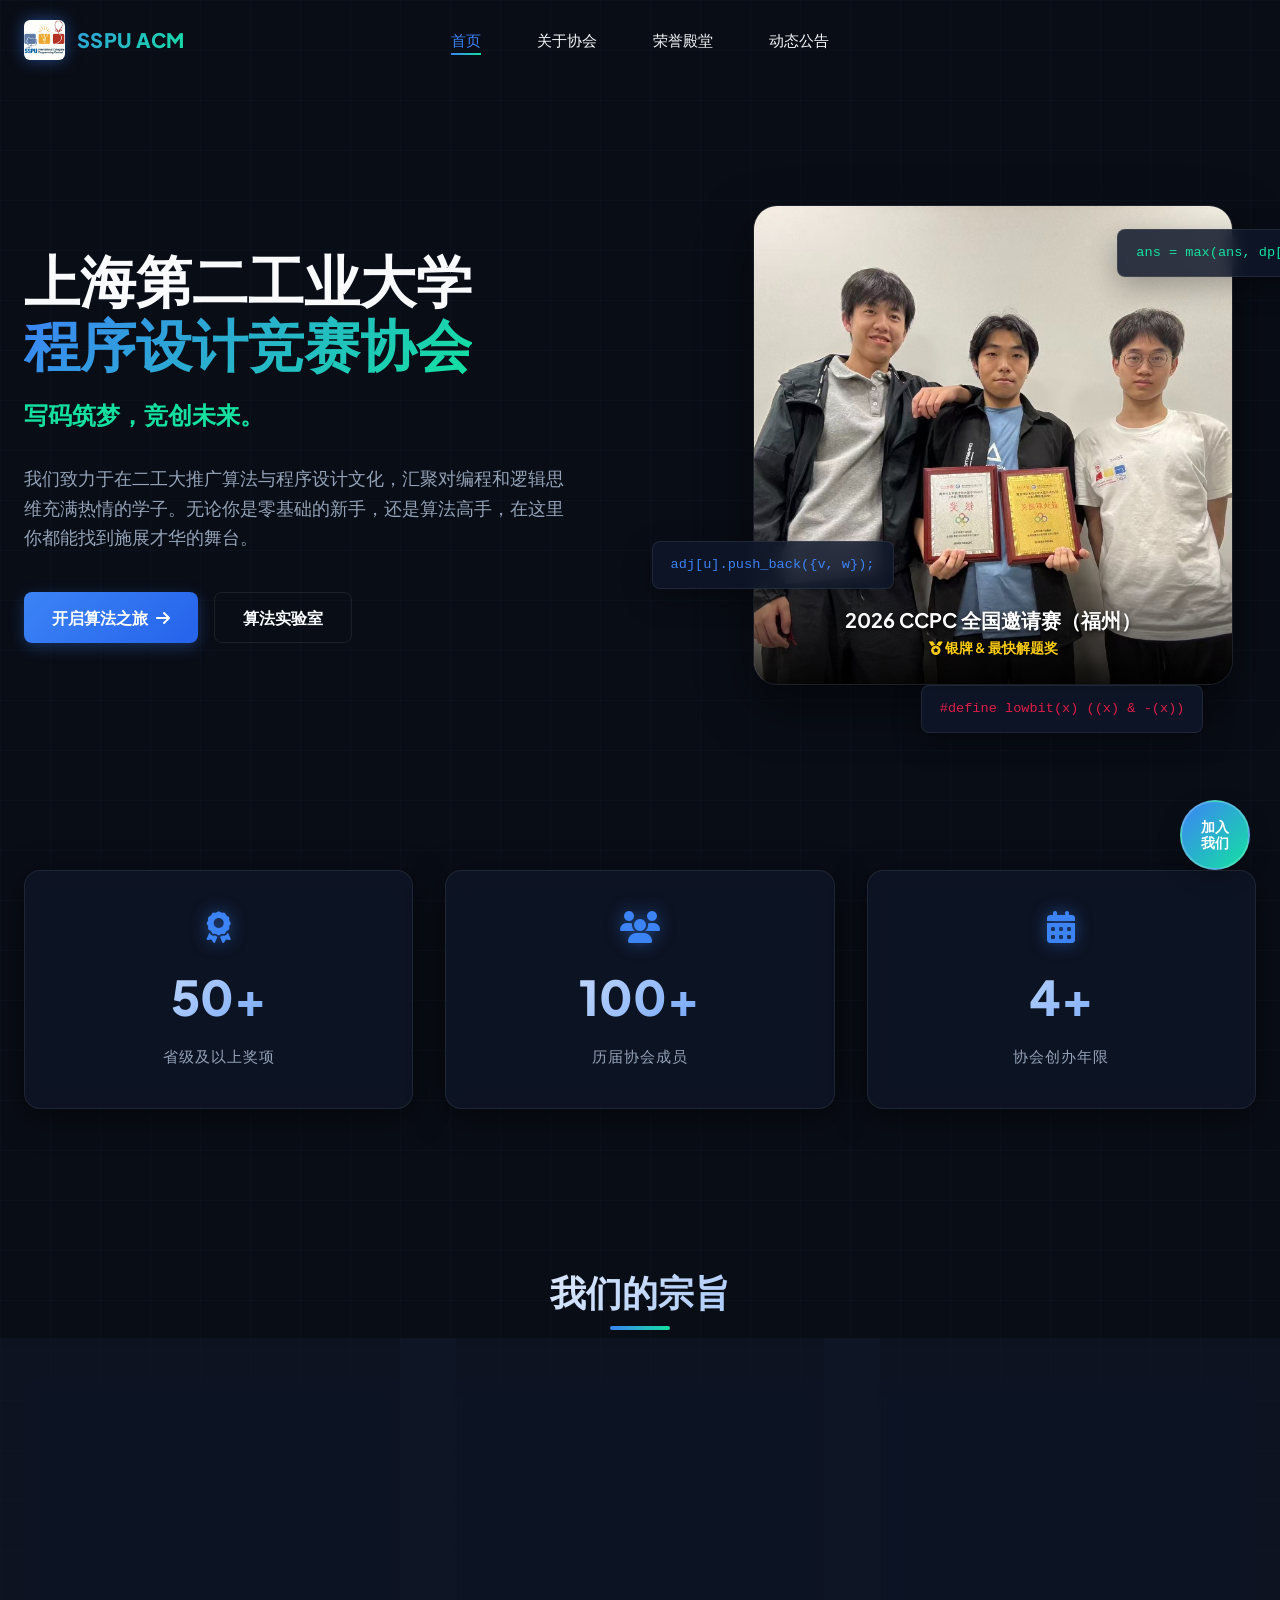
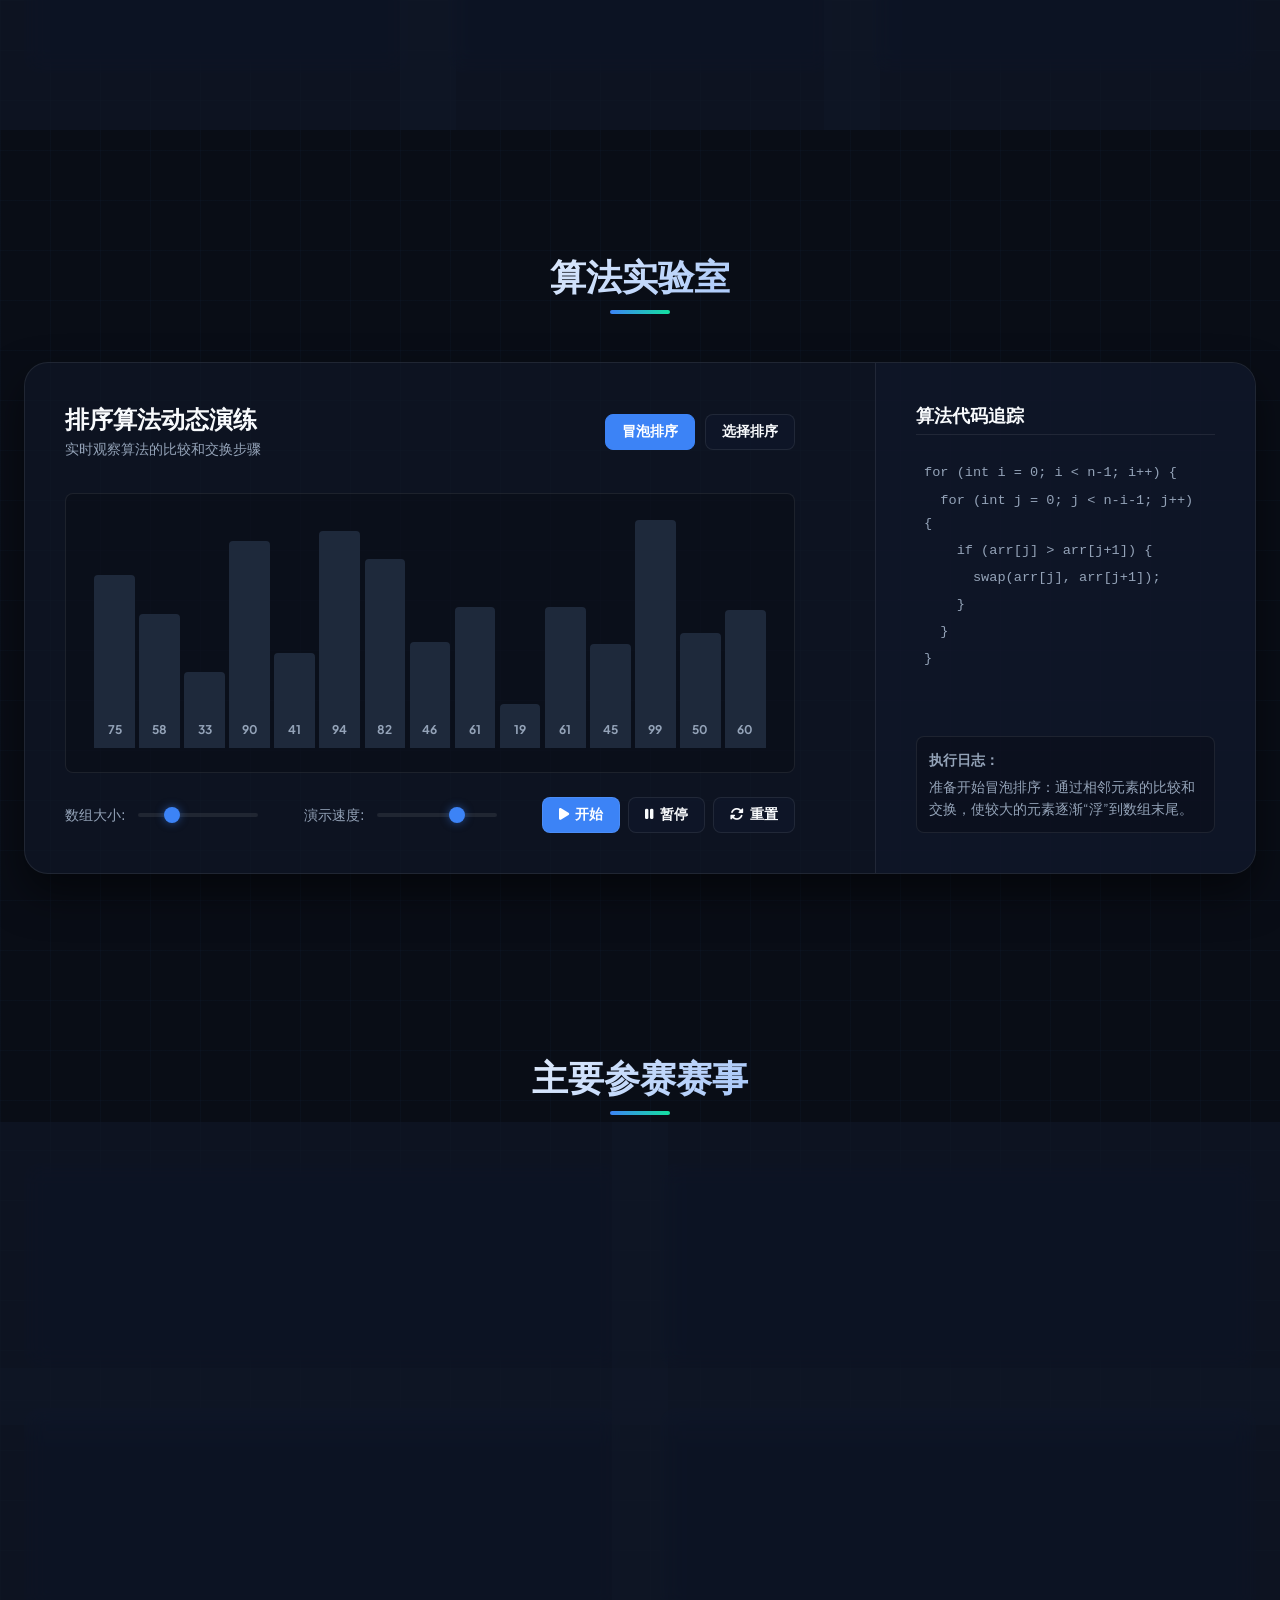
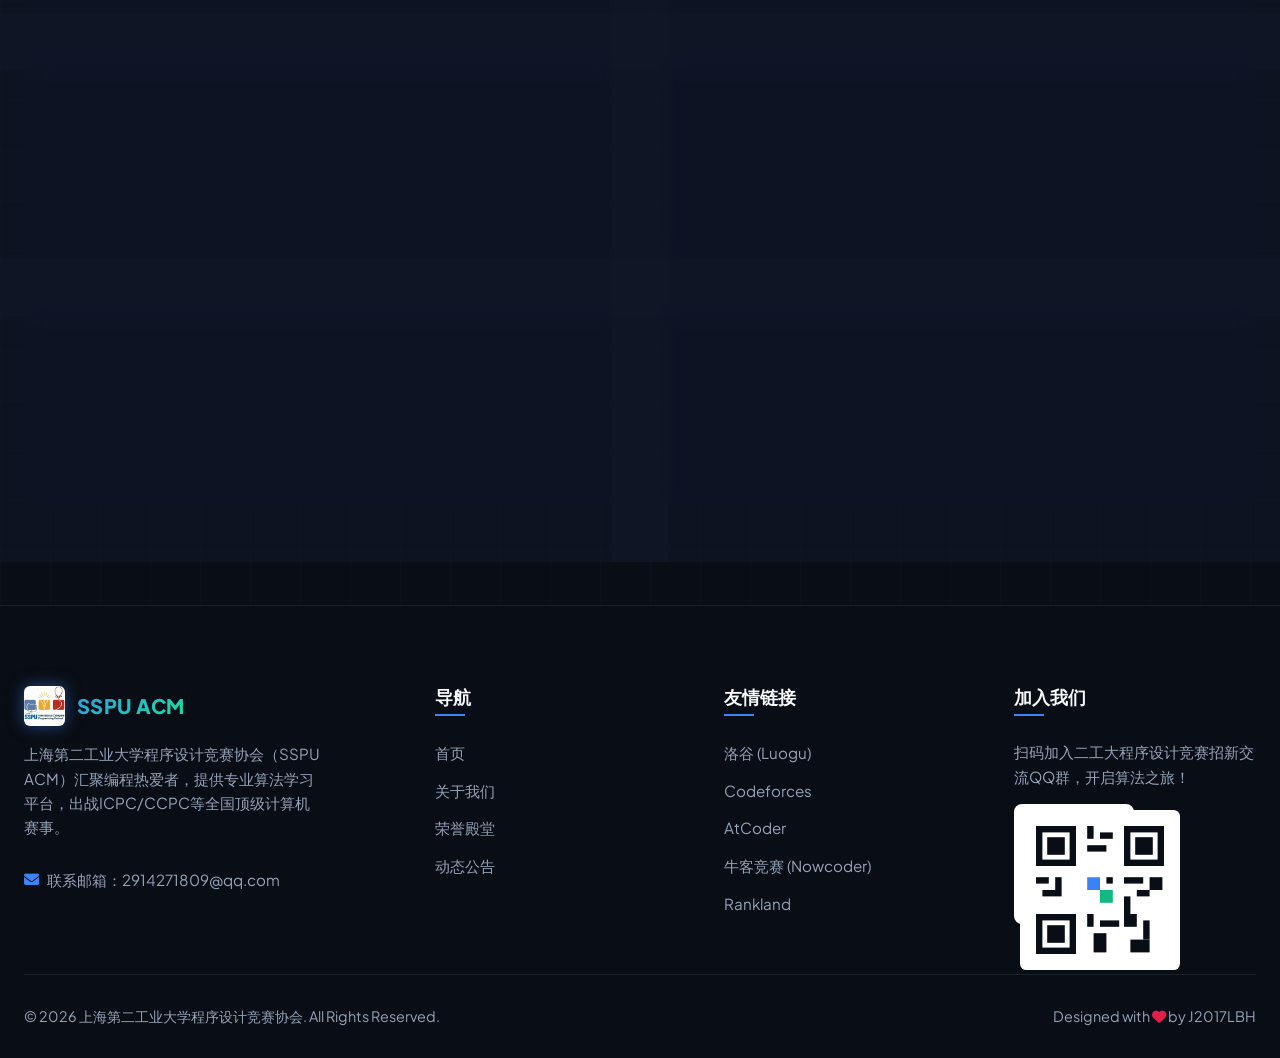
==== commit 642f8b37: "删除了黑夜模式，新增了sxkane，SWDJB，和部分蓝桥杯奖项" ====
--- a/index.html
+++ b/index.html
@@ -89,15 +89,7 @@
                                 </div>
                             </div>
                             
-                            <!-- Dots Navigation -->
-                            <div class="dots-container">
-                                <span class="dot"></span>
-                                <span class="dot"></span>
-                                <span class="dot"></span>
-                                <span class="dot"></span>
-                                <span class="dot"></span>
-                                <span class="dot"></span>
-                            </div>
+
                         </div>
                     </div>
                     
@@ -157,7 +149,7 @@
                         <i class="fas fa-users-cog"></i>
                     </div>
                     <h3>团队协作</h3>
-                    <p>程序设计竞赛是三个人的游戏。我们定期组织队内模拟赛、线下战术研讨会，帮助队员找到契合的队友，磨练默契，共同成长。</p>
+                    <p>程序设计竞赛是三个人的游戏，找到契合的队友，磨练默契，共同成长。</p>
                 </div>
                 
                 <div class="mission-card glass-card">
--- a/css/style.css
+++ b/css/style.css
@@ -217,6 +217,7 @@
     align-items: center;
     padding: 20px 0;
     transition: padding 0.4s ease;
+    position: relative;
 }
 
 header.scrolled {
@@ -253,6 +254,14 @@
     display: flex;
     align-items: center;
     gap: 2rem;
+}
+
+@media (min-width: 769px) {
+    .nav-menu {
+        position: absolute;
+        left: 50%;
+        transform: translateX(-50%);
+    }
 }
 
 .nav-link {
@@ -461,26 +470,25 @@
     box-shadow: 0 10px 30px rgba(0, 0, 0, 0.3);
     pointer-events: none;
     backdrop-filter: blur(8px);
-    z-index: 20;
-    transition: transform 0.1s ease-out; /* Smooth movement on mouse move */
+    z-index: 1;
 }
 
 .floating-code-1 {
-    top: 10%;
-    right: -10%;
+    top: 5%;
+    right: -15%;
     animation: floatAnim 6s ease-in-out infinite;
 }
 
 .floating-code-2 {
-    bottom: 15%;
-    left: -10%;
+    bottom: 20%;
+    left: -15%;
     color: var(--primary-color);
     animation: floatAnim 8s ease-in-out infinite 1s;
 }
 
 .floating-code-3 {
-    bottom: -5%;
-    right: 15%;
+    bottom: -10%;
+    right: 10%;
     color: #e11d48;
     animation: floatAnim 7s ease-in-out infinite 2s;
 }
@@ -1400,6 +1408,216 @@
 }
 
 
+/* --- HIGHLIGHT AWARDS STYLES --- */
+.highlight-awards-section {
+    padding-top: 150px;
+    padding-bottom: 60px;
+}
+
+.highlight-awards-grid {
+    display: grid;
+    grid-template-columns: repeat(3, 1fr);
+    gap: 2.5rem;
+    margin-top: 2rem;
+}
+
+.highlight-award-card {
+    padding: 0 !important;
+    display: flex;
+    flex-direction: column;
+    overflow: hidden;
+    height: 100%;
+}
+
+.highlight-award-img-wrapper {
+    position: relative;
+    width: 100%;
+    aspect-ratio: 16 / 10;
+    overflow: hidden;
+    border-bottom: 1px solid var(--border-color);
+}
+
+.highlight-award-img {
+    width: 100%;
+    height: 100%;
+    object-fit: cover;
+    transition: transform 0.6s cubic-bezier(0.165, 0.84, 0.44, 1);
+}
+
+.highlight-award-card:hover .highlight-award-img {
+    transform: scale(1.05);
+}
+
+.highlight-award-content {
+    padding: 1.75rem;
+    display: flex;
+    flex-direction: column;
+    gap: 0.75rem;
+    flex-grow: 1;
+}
+
+.highlight-award-badge {
+    align-self: flex-start;
+    font-size: 0.75rem;
+    font-weight: 700;
+    padding: 4px 10px;
+    border-radius: 6px;
+    display: flex;
+    align-items: center;
+    gap: 6px;
+    letter-spacing: 0.5px;
+}
+
+.badge-bronze {
+    background: rgba(245, 158, 11, 0.12);
+    color: #f59e0b;
+    border: 1px solid rgba(245, 158, 11, 0.25);
+}
+[data-theme="light"] .badge-bronze {
+    background: rgba(180, 83, 9, 0.08);
+    color: #b45309;
+    border: 1px solid rgba(180, 83, 9, 0.18);
+}
+
+.badge-invitational {
+    background: rgba(59, 130, 246, 0.12);
+    color: #60a5fa;
+    border: 1px solid rgba(59, 130, 246, 0.25);
+}
+[data-theme="light"] .badge-invitational {
+    background: rgba(29, 78, 216, 0.08);
+    color: #1d4ed8;
+    border: 1px solid rgba(29, 78, 216, 0.18);
+}
+
+.badge-silver {
+    background: rgba(148, 163, 184, 0.15);
+    color: #cbd5e1;
+    border: 1px solid rgba(148, 163, 184, 0.3);
+}
+[data-theme="light"] .badge-silver {
+    background: rgba(71, 85, 105, 0.08);
+    color: #475569;
+    border: 1px solid rgba(71, 85, 105, 0.18);
+}
+
+.badge-bronze-inv {
+    background: rgba(249, 115, 22, 0.12);
+    color: #fb923c;
+    border: 1px solid rgba(249, 115, 22, 0.25);
+}
+[data-theme="light"] .badge-bronze-inv {
+    background: rgba(234, 88, 12, 0.08);
+    color: #c2410c;
+    border: 1px solid rgba(234, 88, 12, 0.18);
+}
+
+.highlight-award-badges {
+    display: flex;
+    flex-wrap: wrap;
+    gap: 0.5rem;
+}
+
+.badge-first-solve {
+    background: rgba(234, 179, 8, 0.15);
+    color: #facc15;
+    border: 1px solid rgba(234, 179, 8, 0.3);
+}
+[data-theme="light"] .badge-first-solve {
+    background: rgba(202, 138, 4, 0.08);
+    color: #a16207;
+    border: 1px solid rgba(202, 138, 4, 0.18);
+}
+
+.badge-honorable {
+    background: rgba(148, 163, 184, 0.12);
+    color: #94a3b8;
+    border: 1px solid rgba(148, 163, 184, 0.25);
+}
+[data-theme="light"] .badge-honorable {
+    background: rgba(100, 116, 139, 0.08);
+    color: #64748b;
+    border: 1px solid rgba(100, 116, 139, 0.18);
+}
+
+.highlight-award-card h3 {
+    font-size: 1.25rem;
+    font-weight: 700;
+    line-height: 1.4;
+    color: var(--text-color);
+}
+
+.highlight-award-desc {
+    font-size: 0.9rem;
+    color: var(--text-muted);
+    line-height: 1.6;
+    flex-grow: 1;
+}
+
+.highlight-award-meta {
+    display: flex;
+    justify-content: space-between;
+    font-size: 0.8rem;
+    color: var(--text-muted);
+    border-top: 1px solid var(--border-color);
+    padding-top: 0.75rem;
+    margin-top: 0.5rem;
+}
+
+.highlight-award-meta span {
+    display: flex;
+    align-items: center;
+    gap: 6px;
+}
+
+/* Alumni Github Button */
+.alumni-github-btn {
+    display: inline-flex;
+    align-items: center;
+    gap: 8px;
+    padding: 6px 16px;
+    border-radius: var(--border-radius-sm);
+    font-size: 0.85rem;
+    font-weight: 600;
+    border: 1px solid var(--border-color);
+    color: var(--text-color);
+    background: rgba(255, 255, 255, 0.03);
+    transition: all var(--transition-speed) ease;
+    margin-top: 15px;
+}
+
+.alumni-github-btn:hover {
+    border-color: var(--primary-color);
+    background: rgba(59, 130, 246, 0.08);
+    transform: translateY(-2px);
+    box-shadow: 0 5px 15px rgba(59, 130, 246, 0.2);
+    color: var(--primary-color);
+}
+
+/* Alumni Codeforces Button */
+.alumni-codeforces-btn {
+    display: inline-flex;
+    align-items: center;
+    gap: 8px;
+    padding: 6px 16px;
+    border-radius: var(--border-radius-sm);
+    font-size: 0.85rem;
+    font-weight: 600;
+    border: 1px solid var(--border-color);
+    color: var(--text-color);
+    background: rgba(255, 255, 255, 0.03);
+    transition: all var(--transition-speed) ease;
+    margin-top: 15px;
+}
+
+.alumni-codeforces-btn:hover {
+    border-color: #ef4444;
+    background: rgba(239, 68, 68, 0.08);
+    transform: translateY(-2px);
+    box-shadow: 0 5px 15px rgba(239, 68, 68, 0.25);
+    color: #ef4444;
+}
+
 /* --- RESPONSIVE DESIGN --- */
 @media (max-width: 1024px) {
     .hero-grid {
@@ -1421,6 +1639,10 @@
         max-width: 400px;
         height: 400px;
     }
+
+    .floating-code {
+        display: none;
+    }
     
     .stats-grid {
         grid-template-columns: repeat(2, 1fr);
@@ -1462,8 +1684,25 @@
     }
 
     .highlight-awards-grid {
-        grid-template-columns: repeat(2, 1fr);
-        gap: 2rem;
+        grid-template-columns: 1fr;
+        gap: 1.5rem;
+    }
+
+    .highlight-award-card {
+        flex-direction: row !important;
+        height: auto;
+    }
+
+    .highlight-award-img-wrapper {
+        width: 30%;
+        min-width: 30%;
+        aspect-ratio: unset;
+        border-bottom: none;
+        border-right: 1px solid var(--border-color);
+    }
+
+    .highlight-award-content {
+        width: 70%;
     }
 }
 
@@ -1547,230 +1786,167 @@
     }
 
     .highlight-awards-section {
-        padding-top: 120px;
-        padding-bottom: 40px;
-    }
-    
+        padding-top: 110px;
+        padding-bottom: 30px;
+    }
+
+    /* Horizontal card layout on mobile */
     .highlight-awards-grid {
         grid-template-columns: 1fr;
+        gap: 1rem;
+    }
+
+    .highlight-award-img-wrapper {
+        width: 25%;
+        min-width: 25%;
+    }
+
+    .highlight-award-content {
+        width: 75%;
+    }
+
+    .highlight-award-desc {
+        font-size: 0.72rem;
+        line-height: 1.45;
+        display: -webkit-box;
+        -webkit-line-clamp: 2;
+        -webkit-box-orient: vertical;
+        overflow: hidden;
+    }
+
+    .highlight-award-badge {
+        font-size: 0.6rem;
+        padding: 2px 6px;
+    }
+
+    .highlight-award-meta {
+        font-size: 0.65rem;
+        gap: 3px;
+        padding-top: 0.4rem;
+        margin-top: 0.2rem;
+    }
+
+    /* --- ALUMNI CARD MOBILE FIXES (768px) --- */
+
+    .alumni-card p {
+        white-space: normal !important;
+        font-size: 0.75rem !important;
+        padding-left: 6px !important;
+        line-height: 1.8 !important;
+    }
+
+    .alumni-card h3 {
+        font-size: 1.05rem;
+        line-height: 1.6;
+    }
+
+    .alumni-card h3 span {
+        display: block !important;
+        margin-left: 0 !important;
+        margin-top: 6px;
+        font-size: 0.7rem !important;
+    }
+
+    .alumni-card.glass-card {
+        padding: 1.5rem 1.2rem !important;
+    }
+
+    .alumni-avatar {
+        width: 80px;
+        height: 80px;
+        margin-bottom: 1rem;
+    }
+
+    .alumni-title {
+        font-size: 0.8rem;
+        margin-bottom: 10px !important;
+    }
+
+    .alumni-codeforces-btn,
+    .alumni-github-btn {
+        font-size: 0.78rem;
+        padding: 5px 12px;
+        margin-top: 10px !important;
+    }
+
+    .roadmap-section {
+        padding: 50px 0 !important;
+    }
+
+    .section-title {
+        font-size: 1.8rem;
+    }
+}
+
+/* --- EXTRA SMALL DEVICES (480px and below) --- */
+@media (max-width: 480px) {
+    .highlight-awards-section {
+        padding-top: 95px;
+        padding-bottom: 20px;
+    }
+
+    .highlight-award-img-wrapper {
+        width: 22%;
+        min-width: 22%;
+    }
+
+    .highlight-award-content {
+        width: 78%;
+    }
+
+    .highlight-award-card h3 {
+        font-size: 0.82rem;
+    }
+
+    .highlight-award-desc {
+        font-size: 0.68rem;
+        -webkit-line-clamp: 2;
+    }
+
+    .highlight-award-badge {
+        font-size: 0.55rem;
+        padding: 2px 5px;
+    }
+
+    .highlight-award-meta {
+        font-size: 0.6rem;
+    }
+
+    /* Alumni cards extra-small adjustments */
+    .alumni-card.glass-card {
+        padding: 1.2rem 1rem !important;
+        max-width: 100% !important;
+    }
+
+    .alumni-card h3 {
+        font-size: 0.95rem;
+    }
+
+    .alumni-card h3 span {
+        font-size: 0.65rem !important;
+        padding: 2px 6px !important;
+    }
+
+    .alumni-card p {
+        font-size: 0.72rem !important;
+        line-height: 1.7 !important;
+    }
+
+    .alumni-avatar {
+        width: 70px;
+        height: 70px;
+    }
+
+    .alumni-grid {
+        gap: 1.2rem !important;
+    }
+
+    .section-title {
+        font-size: 1.5rem;
+    }
+
+    .footer-grid {
         gap: 1.5rem;
     }
 }
 
-/* --- HIGHLIGHT AWARDS STYLES --- */
-.highlight-awards-section {
-    padding-top: 150px;
-    padding-bottom: 60px;
-}
-
-.highlight-awards-grid {
-    display: grid;
-    grid-template-columns: repeat(3, 1fr);
-    gap: 2.5rem;
-    margin-top: 2rem;
-}
-
-.highlight-award-card {
-    padding: 0 !important;
-    display: flex;
-    flex-direction: column;
-    overflow: hidden;
-    height: 100%;
-}
-
-.highlight-award-img-wrapper {
-    position: relative;
-    width: 100%;
-    aspect-ratio: 16 / 10;
-    overflow: hidden;
-    border-bottom: 1px solid var(--border-color);
-}
-
-.highlight-award-img {
-    width: 100%;
-    height: 100%;
-    object-fit: cover;
-    transition: transform 0.6s cubic-bezier(0.165, 0.84, 0.44, 1);
-}
-
-.highlight-award-card:hover .highlight-award-img {
-    transform: scale(1.05);
-}
-
-.highlight-award-content {
-    padding: 1.75rem;
-    display: flex;
-    flex-direction: column;
-    gap: 0.75rem;
-    flex-grow: 1;
-}
-
-.highlight-award-badge {
-    align-self: flex-start;
-    font-size: 0.75rem;
-    font-weight: 700;
-    padding: 4px 10px;
-    border-radius: 6px;
-    display: flex;
-    align-items: center;
-    gap: 6px;
-    letter-spacing: 0.5px;
-}
-
-/* Badge colors matching themes */
-/* Bronze medal: Orange/Bronze theme */
-.badge-bronze {
-    background: rgba(245, 158, 11, 0.12);
-    color: #f59e0b;
-    border: 1px solid rgba(245, 158, 11, 0.25);
-}
-[data-theme="light"] .badge-bronze {
-    background: rgba(180, 83, 9, 0.08);
-    color: #b45309;
-    border: 1px solid rgba(180, 83, 9, 0.18);
-}
-
-/* Invitational participation: Blue theme */
-.badge-invitational {
-    background: rgba(59, 130, 246, 0.12);
-    color: #60a5fa;
-    border: 1px solid rgba(59, 130, 246, 0.25);
-}
-[data-theme="light"] .badge-invitational {
-    background: rgba(29, 78, 216, 0.08);
-    color: #1d4ed8;
-    border: 1px solid rgba(29, 78, 216, 0.18);
-}
-
-/* Silver medal: Slate/Silver theme */
-.badge-silver {
-    background: rgba(148, 163, 184, 0.15);
-    color: #cbd5e1;
-    border: 1px solid rgba(148, 163, 184, 0.3);
-}
-[data-theme="light"] .badge-silver {
-    background: rgba(71, 85, 105, 0.08);
-    color: #475569;
-    border: 1px solid rgba(71, 85, 105, 0.18);
-}
-
-/* Invitational Bronze medal: Amber/Red-Orange theme */
-.badge-bronze-inv {
-    background: rgba(249, 115, 22, 0.12);
-    color: #fb923c;
-    border: 1px solid rgba(249, 115, 22, 0.25);
-}
-[data-theme="light"] .badge-bronze-inv {
-    background: rgba(234, 88, 12, 0.08);
-    color: #c2410c;
-    border: 1px solid rgba(234, 88, 12, 0.18);
-}
-
-/* Badge container for multiple badges */
-.highlight-award-badges {
-    display: flex;
-    flex-wrap: wrap;
-    gap: 0.5rem;
-}
-
-/* Fastest Solver / First to Solve: Gold/Yellow theme */
-.badge-first-solve {
-    background: rgba(234, 179, 8, 0.15);
-    color: #facc15;
-    border: 1px solid rgba(234, 179, 8, 0.3);
-}
-[data-theme="light"] .badge-first-solve {
-    background: rgba(202, 138, 4, 0.08);
-    color: #a16207;
-    border: 1px solid rgba(202, 138, 4, 0.18);
-}
-
-/* Honorable Mention / 荣誉奖: Slate/Muted theme */
-.badge-honorable {
-    background: rgba(148, 163, 184, 0.12);
-    color: #94a3b8;
-    border: 1px solid rgba(148, 163, 184, 0.25);
-}
-[data-theme="light"] .badge-honorable {
-    background: rgba(100, 116, 139, 0.08);
-    color: #64748b;
-    border: 1px solid rgba(100, 116, 139, 0.18);
-}
-
-.highlight-award-card h3 {
-    font-size: 1.25rem;
-    font-weight: 700;
-    line-height: 1.4;
-    color: var(--text-color);
-}
-
-.highlight-award-desc {
-    font-size: 0.9rem;
-    color: var(--text-muted);
-    line-height: 1.6;
-    flex-grow: 1;
-}
-
-.highlight-award-meta {
-    display: flex;
-    justify-content: space-between;
-    font-size: 0.8rem;
-    color: var(--text-muted);
-    border-top: 1px solid var(--border-color);
-    padding-top: 0.75rem;
-    margin-top: 0.5rem;
-}
-
-.highlight-award-meta span {
-    display: flex;
-    align-items: center;
-    gap: 6px;
-}
-
-/* Alumni Github Button */
-.alumni-github-btn {
-    display: inline-flex;
-    align-items: center;
-    gap: 8px;
-    padding: 6px 16px;
-    border-radius: var(--border-radius-sm);
-    font-size: 0.85rem;
-    font-weight: 600;
-    border: 1px solid var(--border-color);
-    color: var(--text-color);
-    background: rgba(255, 255, 255, 0.03);
-    transition: all var(--transition-speed) ease;
-    margin-top: 15px;
-}
-
-.alumni-github-btn:hover {
-    border-color: var(--primary-color);
-    background: rgba(59, 130, 246, 0.08);
-    transform: translateY(-2px);
-    box-shadow: 0 5px 15px rgba(59, 130, 246, 0.2);
-    color: var(--primary-color);
-}
-
-/* Alumni Codeforces Button */
-.alumni-codeforces-btn {
-    display: inline-flex;
-    align-items: center;
-    gap: 8px;
-    padding: 6px 16px;
-    border-radius: var(--border-radius-sm);
-    font-size: 0.85rem;
-    font-weight: 600;
-    border: 1px solid var(--border-color);
-    color: var(--text-color);
-    background: rgba(255, 255, 255, 0.03);
-    transition: all var(--transition-speed) ease;
-    margin-top: 15px;
-}
-
-.alumni-codeforces-btn:hover {
-    border-color: #ef4444;
-    background: rgba(239, 68, 68, 0.08);
-    transform: translateY(-2px);
-    box-shadow: 0 5px 15px rgba(239, 68, 68, 0.25);
-    color: #ef4444;
-}
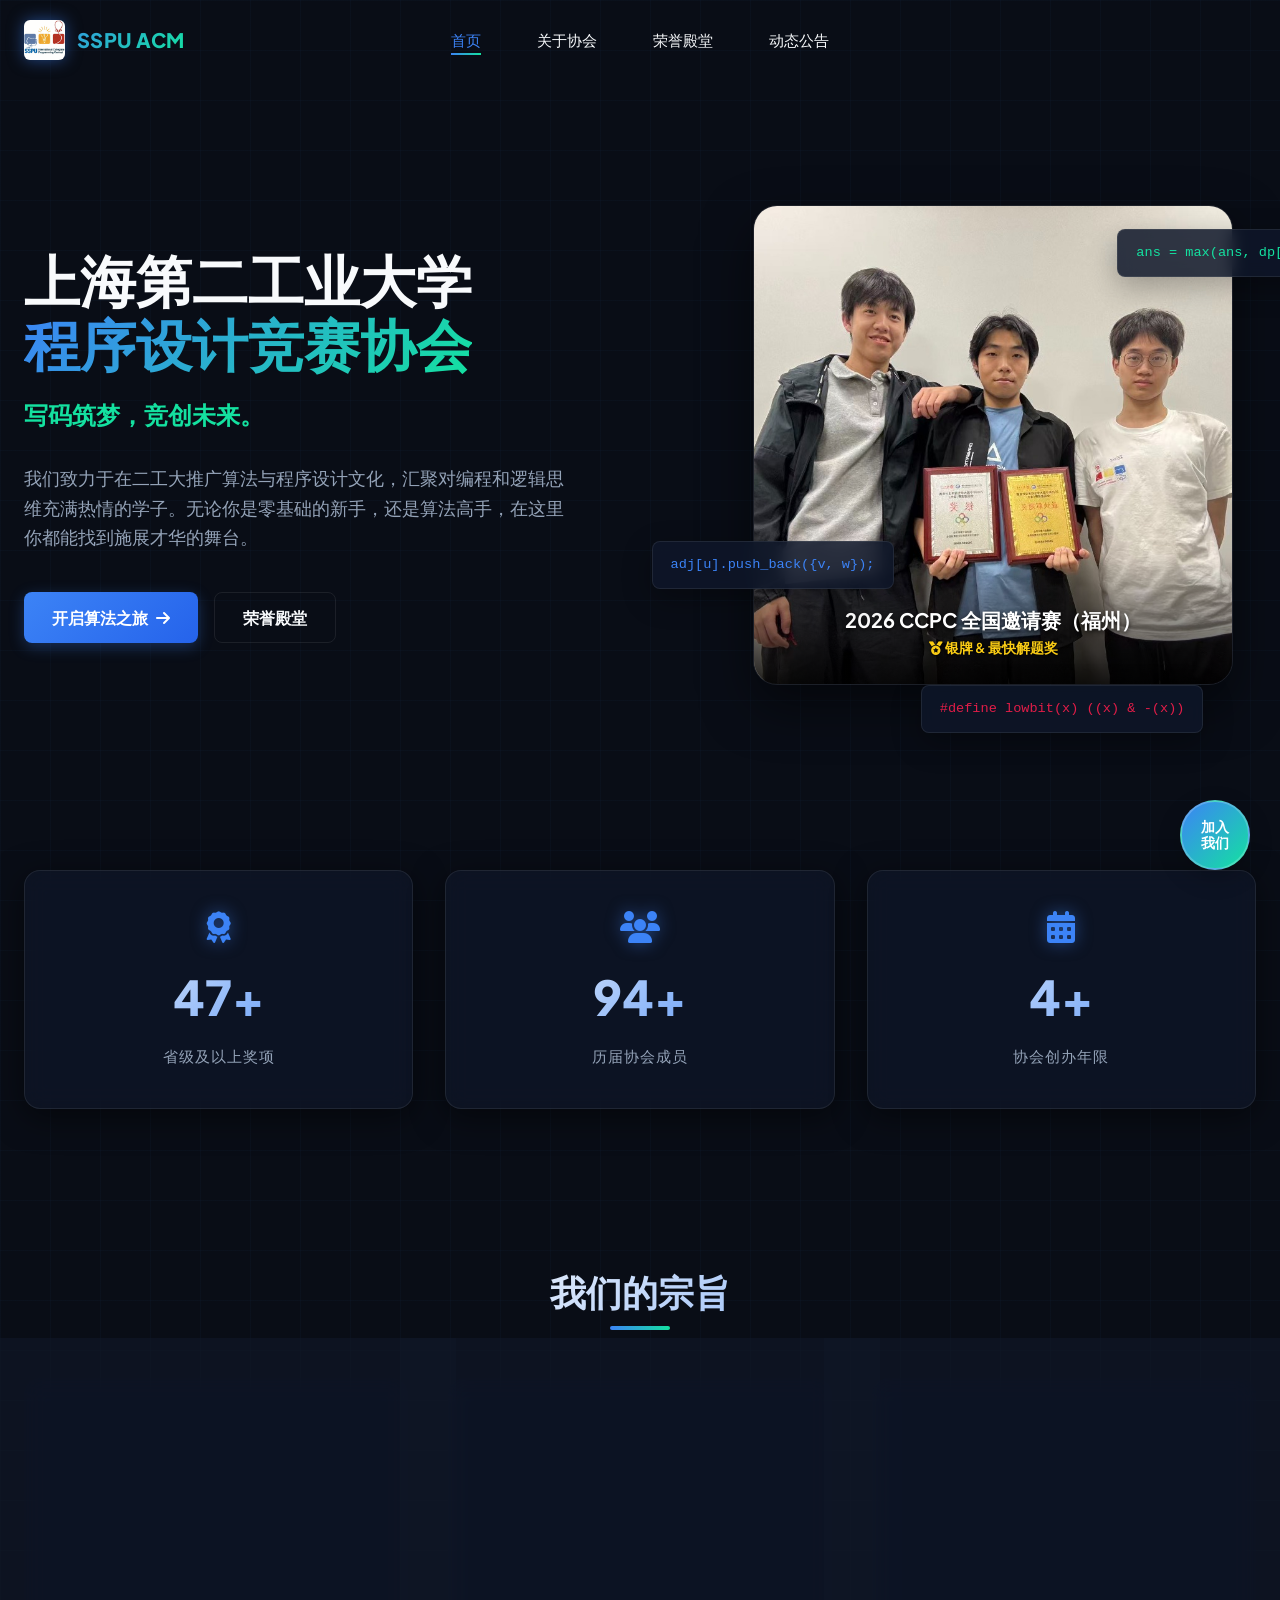
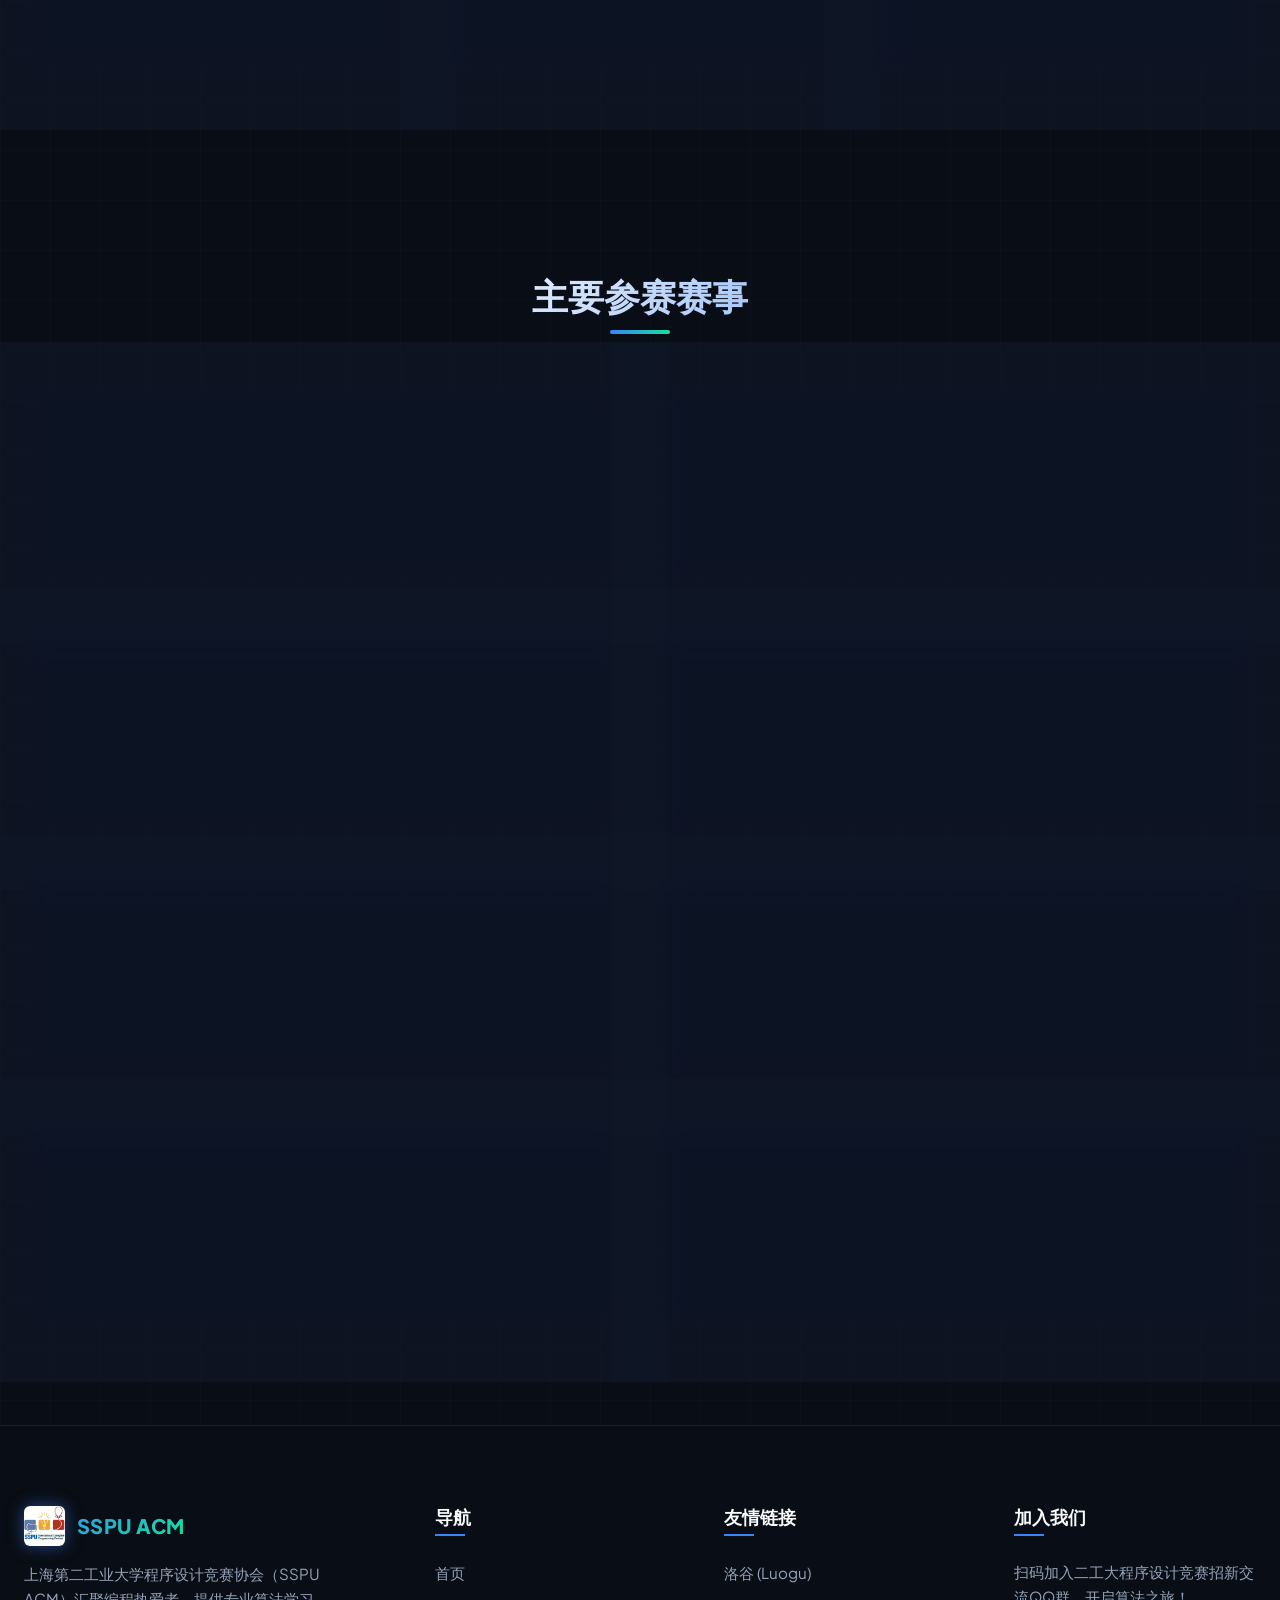
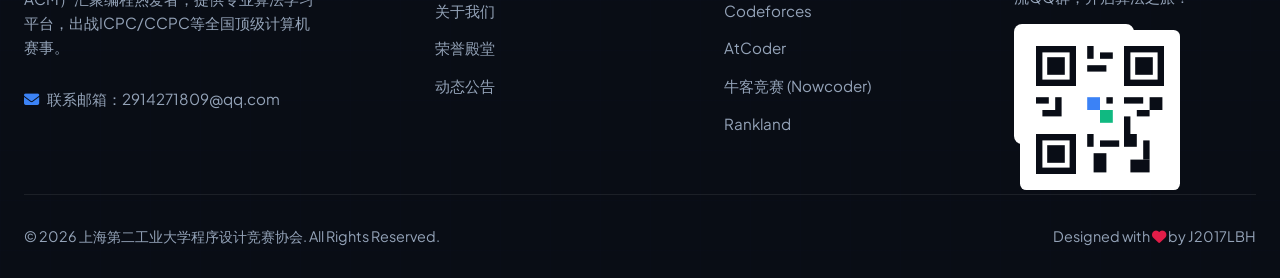
==== commit 96cefe71: "删除了算法实验室" ====
--- a/index.html
+++ b/index.html
@@ -28,7 +28,7 @@
                     <p>我们致力于在二工大推广算法与程序设计文化，汇聚对编程和逻辑思维充满热情的学子。无论你是零基础的新手，还是算法高手，在这里你都能找到施展才华的舞台。</p>
                     <div class="hero-cta">
                         <a href="about.html" class="btn btn-primary">开启算法之旅 <i class="fas fa-arrow-right"></i></a>
-                        <a href="#playground" class="btn btn-secondary">算法实验室</a>
+                        <a href="hall_of_fame.html" class="btn btn-secondary">荣誉殿堂</a>
                     </div>
                 </div>
                 
@@ -163,59 +163,7 @@
         </div>
     </section>
 
-    <!-- 4. Interactive Algorithm Visualizer Playground -->
-    <section class="playground-section" id="playground">
-        <div class="container">
-            <h2 class="section-title">算法实验室</h2>
-            <div class="playground-container">
-                <!-- Visualizer Panel -->
-                <div class="visualizer-pane">
-                    <div class="visualizer-header">
-                        <div class="visualizer-title">
-                            <h3>排序算法动态演练</h3>
-                            <p>实时观察算法的比较和交换步骤</p>
-                        </div>
-                        <div class="visualizer-controls">
-                            <button class="control-btn" id="algo-bubble">冒泡排序</button>
-                            <button class="control-btn" id="algo-selection">选择排序</button>
-                        </div>
-                    </div>
-                    
-                    <div class="visualizer-canvas-wrapper" id="visualizer-canvas">
-                        <!-- Bars injected dynamically by playground.js -->
-                    </div>
-                    
-                    <div class="visualizer-settings">
-                        <div class="settings-group">
-                            <label for="range-size">数组大小:</label>
-                            <input type="range" id="range-size" min="10" max="30" value="15">
-                        </div>
-                        <div class="settings-group">
-                            <label for="range-speed">演示速度:</label>
-                            <input type="range" id="range-speed" min="1" max="100" value="70">
-                        </div>
-                        <div style="display: flex; gap: 8px;">
-                            <button class="control-btn" id="btn-start" style="background: var(--primary-color); color: white;"><i class="fas fa-play"></i> 开始</button>
-                            <button class="control-btn" id="btn-pause" disabled><i class="fas fa-pause"></i> 暂停</button>
-                            <button class="control-btn" id="btn-reset"><i class="fas fa-sync-alt"></i> 重置</button>
-                        </div>
-                    </div>
-                </div>
-                
-                <!-- Code Tracking Panel -->
-                <div class="code-pane">
-                    <h4>算法代码追踪</h4>
-                    <div class="code-block" id="code-block">
-                        <!-- Code injected dynamically by playground.js -->
-                    </div>
-                    <div class="code-explanation">
-                        <strong>执行日志：</strong>
-                        <p id="explanation" style="margin-top: 5px;">选择左侧控件以启动排序演练。</p>
-                    </div>
-                </div>
-            </div>
-        </div>
-    </section>
+
 
     <!-- 5. Competitions Grid -->
     <section class="competition-section" id="competitions">
@@ -344,6 +292,5 @@
     <!-- Scripts -->
     <script src="js/components.js"></script>
     <script src="js/main.js"></script>
-    <script src="js/playground.js"></script>
 </body>
 </html>
--- a/css/style.css
+++ b/css/style.css
@@ -1328,6 +1328,19 @@
 
 .alumni-card {
     text-align: center;
+    display: flex;
+    flex-direction: column;
+    align-items: center;
+    height: 100%;
+}
+
+.alumni-card > div:last-child {
+    margin-top: auto;
+    width: 100%;
+    display: flex;
+    justify-content: center;
+    gap: 10px;
+    flex-wrap: wrap;
 }
 
 .alumni-avatar {
@@ -1790,19 +1803,27 @@
         padding-bottom: 30px;
     }
 
-    /* Horizontal card layout on mobile */
+    /* Vertical stacked card layout on mobile */
     .highlight-awards-grid {
         grid-template-columns: 1fr;
-        gap: 1rem;
+        gap: 1.5rem;
+    }
+
+    .highlight-award-card {
+        flex-direction: column !important;
+        height: auto;
     }
 
     .highlight-award-img-wrapper {
-        width: 25%;
-        min-width: 25%;
+        width: 100% !important;
+        min-width: 100% !important;
+        aspect-ratio: 16 / 10 !important;
+        border-right: none !important;
+        border-bottom: 1px solid var(--border-color) !important;
     }
 
     .highlight-award-content {
-        width: 75%;
+        width: 100% !important;
     }
 
     .highlight-award-desc {
@@ -1885,14 +1906,7 @@
         padding-bottom: 20px;
     }
 
-    .highlight-award-img-wrapper {
-        width: 22%;
-        min-width: 22%;
-    }
-
-    .highlight-award-content {
-        width: 78%;
-    }
+
 
     .highlight-award-card h3 {
         font-size: 0.82rem;
@@ -1950,3 +1964,27 @@
     }
 }
 
+/* --- Outstanding Alumni Grid Layout Fixes --- */
+.outstanding-alumni-grid {
+    display: grid !important;
+    grid-template-columns: repeat(3, 1fr) !important;
+    grid-auto-rows: 1fr !important;
+    gap: 2.5rem !important;
+}
+
+@media (max-width: 1024px) {
+    .outstanding-alumni-grid {
+        grid-template-columns: repeat(2, 1fr) !important;
+        gap: 2rem !important;
+    }
+}
+
+@media (max-width: 768px) {
+    .outstanding-alumni-grid {
+        grid-template-columns: 1fr !important;
+        grid-auto-rows: auto !important;
+        gap: 1.5rem !important;
+    }
+}
+
+
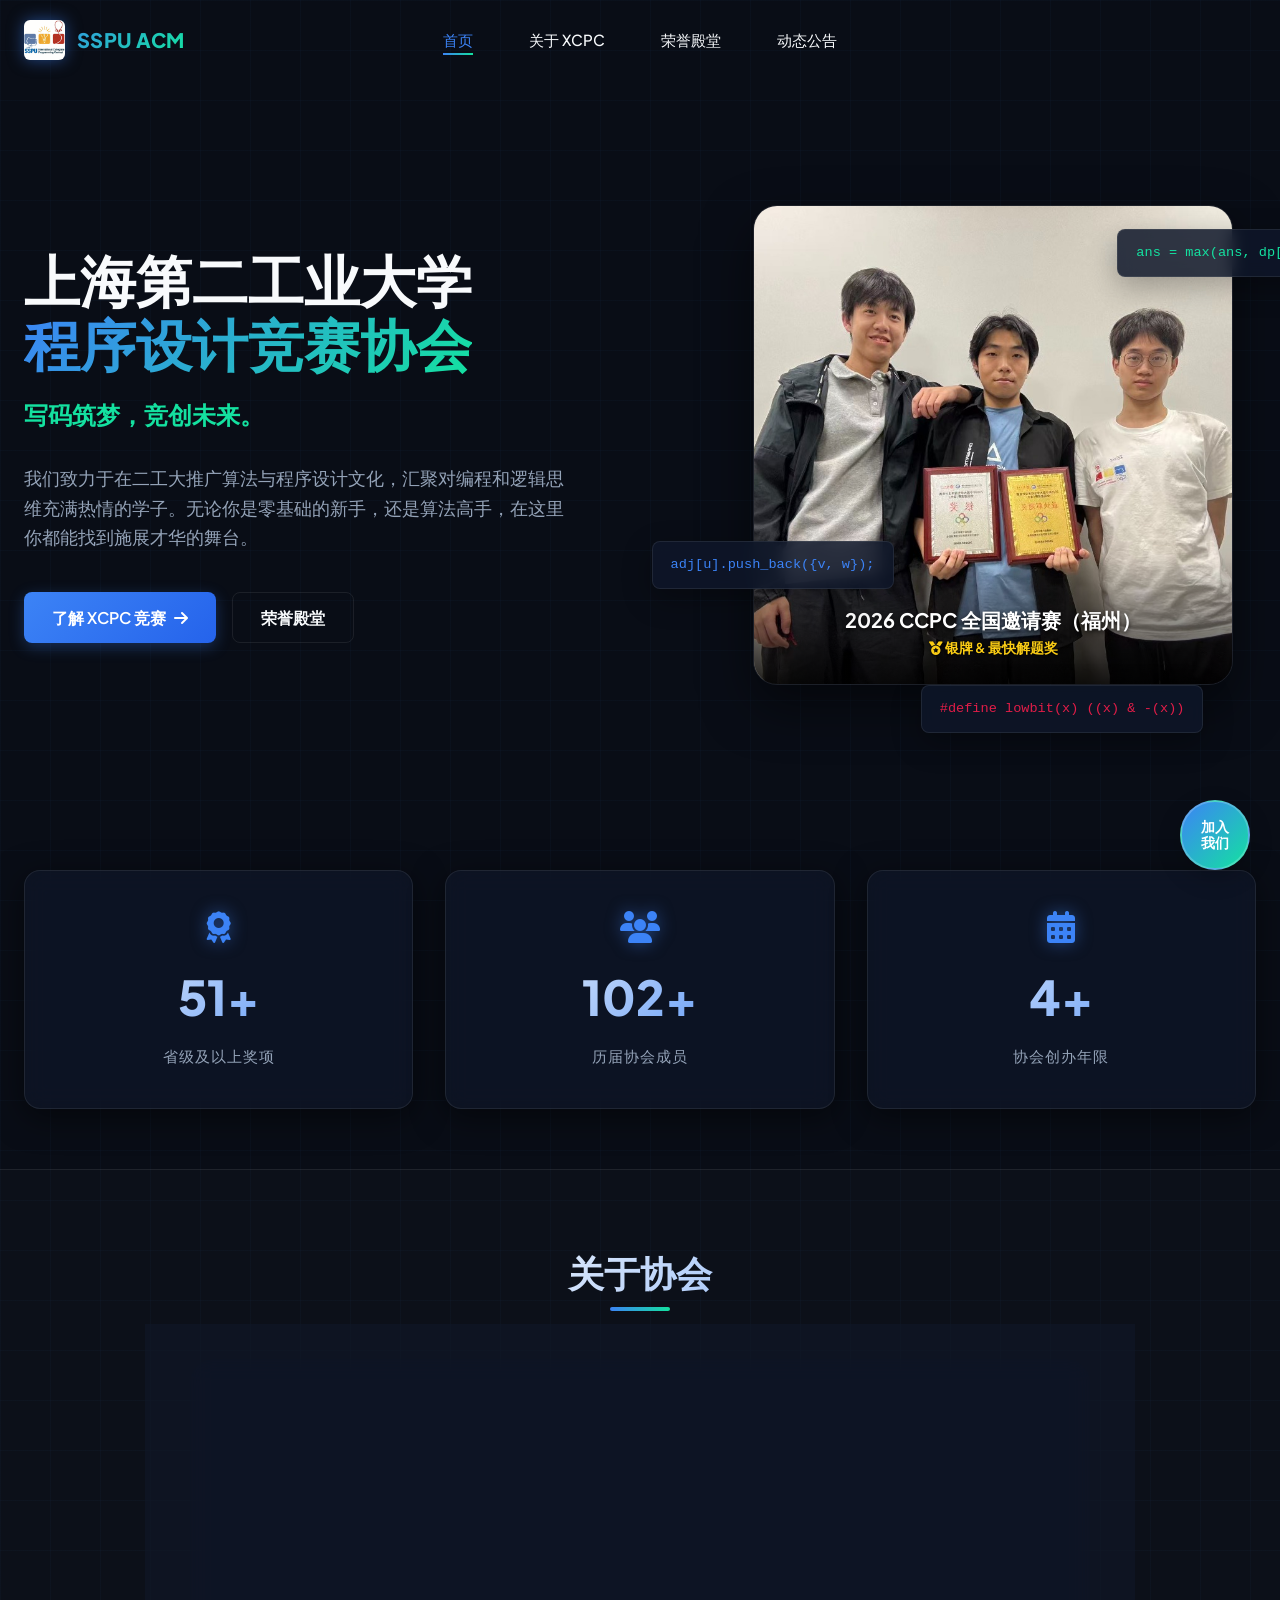
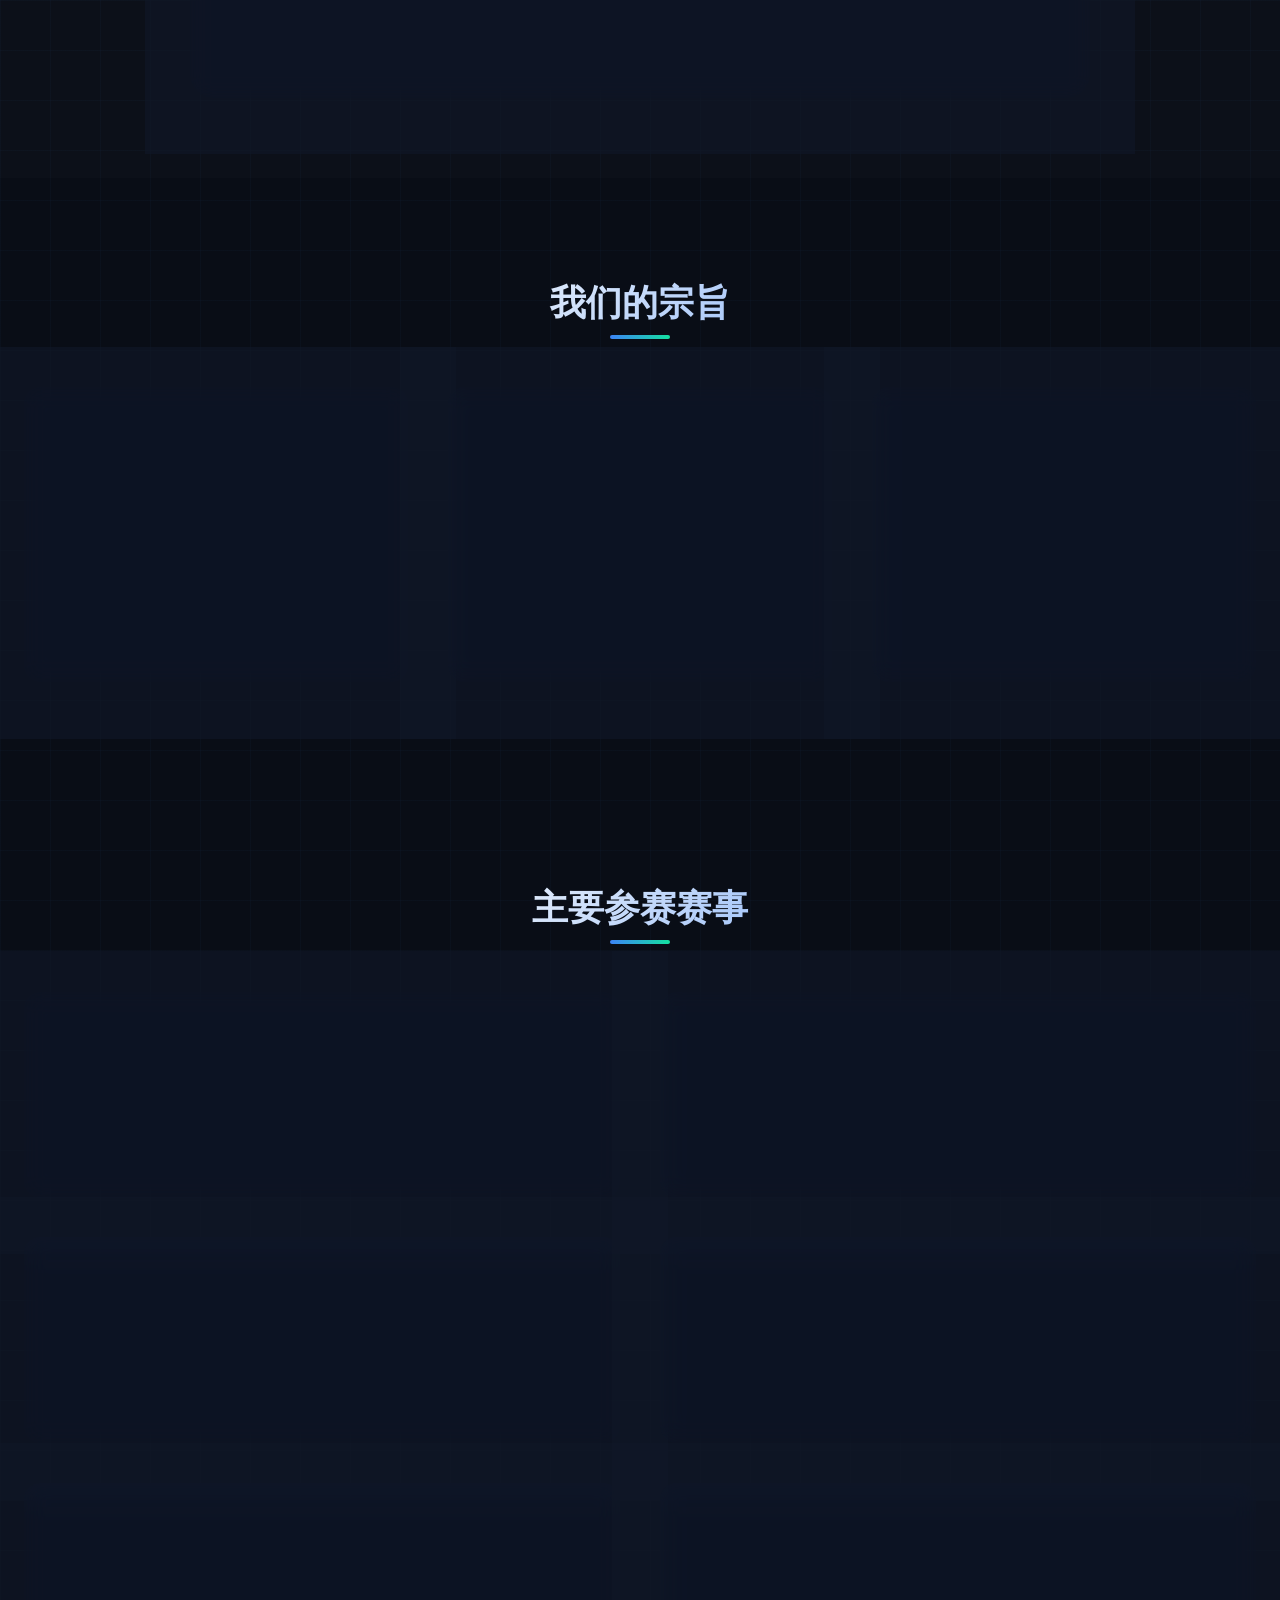
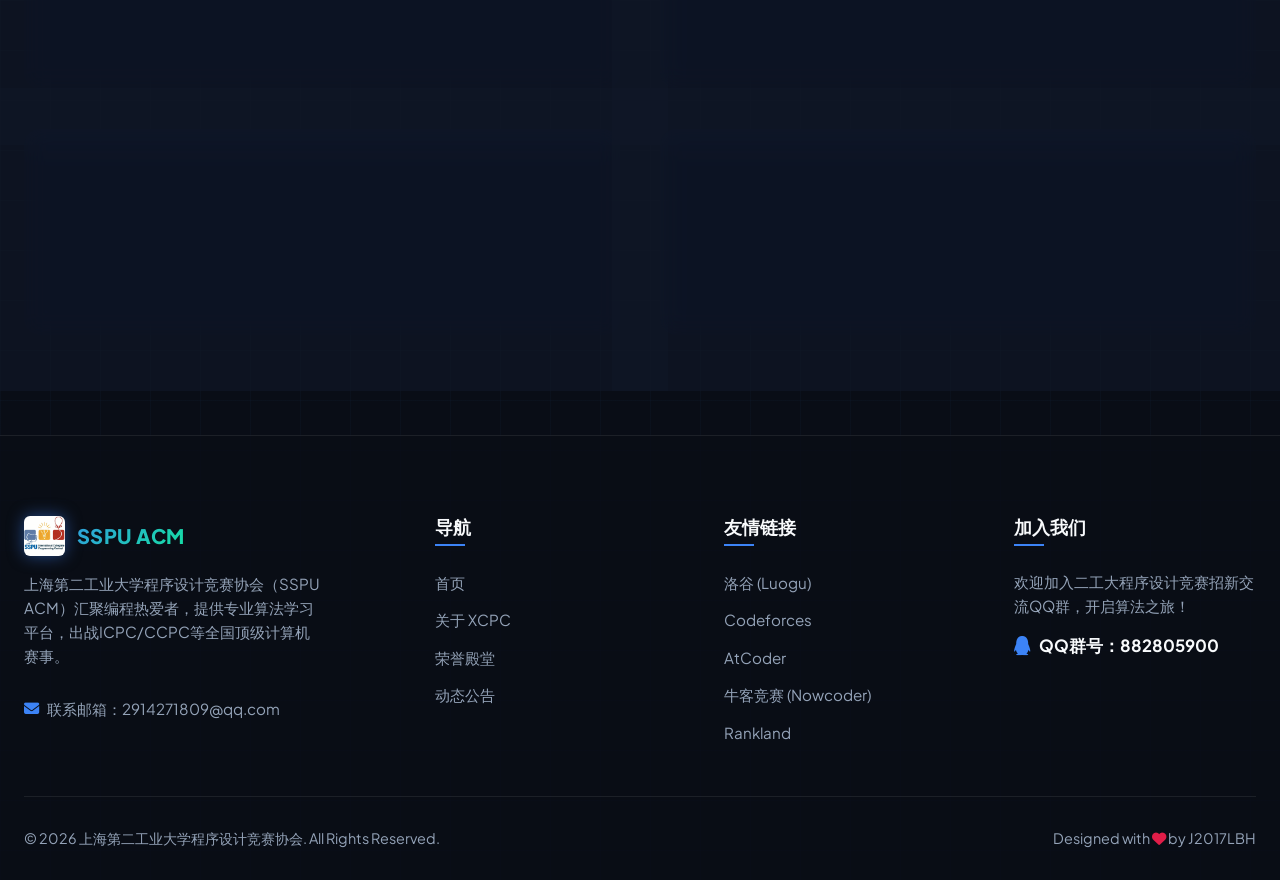
==== commit 6e75b8c6: "新增了ccpc上海市赛2025" ====
--- a/index.html
+++ b/index.html
@@ -27,7 +27,7 @@
                     </div>
                     <p>我们致力于在二工大推广算法与程序设计文化，汇聚对编程和逻辑思维充满热情的学子。无论你是零基础的新手，还是算法高手，在这里你都能找到施展才华的舞台。</p>
                     <div class="hero-cta">
-                        <a href="about.html" class="btn btn-primary">开启算法之旅 <i class="fas fa-arrow-right"></i></a>
+                        <a href="about.html" class="btn btn-primary">了解 XCPC 竞赛 <i class="fas fa-arrow-right"></i></a>
                         <a href="hall_of_fame.html" class="btn btn-secondary">荣誉殿堂</a>
                     </div>
                 </div>
@@ -131,6 +131,21 @@
         </div>
     </section>
 
+    <!-- 2.5. About the Association Section -->
+    <section class="about-association-section" style="padding: 80px 0; border-top: 1px solid var(--border-color); background: rgba(255, 255, 255, 0.01);">
+        <div class="container">
+            <h2 class="section-title">关于协会</h2>
+            <div class="glass-card" style="max-width: 900px; margin: 0 auto; padding: 3rem; border-radius: var(--border-radius-lg); text-align: left; line-height: 1.8; box-shadow: 0 10px 30px var(--shadow-color);">
+                <p style="font-size: 1.1rem; margin-bottom: 1.5rem; color: var(--text-color);">
+                    <strong>上海第二工业大学程序设计竞赛协会（极客力量）</strong>是计算机与信息工程学院下的以算法和编程竞赛为核心的学术科技类社团。协会主要负责组织和指导我校学生参加国际大学生程序设计竞赛（ICPC）、中国大学生程序设计竞赛（CCPC）、团体程序设计天梯赛（GPLT）和蓝桥杯软件设计大赛等多项顶级赛事。
+                </p>
+                <p style="font-size: 1.05rem; color: var(--text-muted); margin: 0;">
+                    我们拥有独立备赛使用的算法训练室（28号楼705室），室内配备有稳定的千兆网络与专用高配置练习电脑。通过“以赛促学，学赛共进”的模式，深入发掘和培养具有优秀软件设计与逻辑分析能力的后备算法人才。
+                </p>
+            </div>
+        </div>
+    </section>
+
     <!-- 3. Our Focus/Mission Section -->
     <section class="mission-section" id="mission">
         <div class="container">
--- a/css/style.css
+++ b/css/style.css
@@ -68,6 +68,10 @@
     --visualizer-bar-compare: #dc2626;
 }
 
+html {
+    overflow-x: hidden;
+}
+
 /* --- Reset & Global styles --- */
 * {
     margin: 0;
@@ -1451,6 +1455,9 @@
 }
 
 .highlight-award-img {
+    position: absolute;
+    top: 0;
+    left: 0;
     width: 100%;
     height: 100%;
     object-fit: cover;
@@ -1784,6 +1791,7 @@
     
     .timeline-dot {
         left: 14px !important;
+        right: auto !important;
     }
     
     .timeline-resources {
@@ -1970,12 +1978,14 @@
     grid-template-columns: repeat(3, 1fr) !important;
     grid-auto-rows: 1fr !important;
     gap: 2.5rem !important;
+    justify-items: center !important;
 }
 
 @media (max-width: 1024px) {
     .outstanding-alumni-grid {
         grid-template-columns: repeat(2, 1fr) !important;
         gap: 2rem !important;
+        justify-items: center !important;
     }
 }
 
@@ -1984,7 +1994,336 @@
         grid-template-columns: 1fr !important;
         grid-auto-rows: auto !important;
         gap: 1.5rem !important;
-    }
-}
-
-
+        justify-items: center !important;
+    }
+}
+
+
+/* --- ABOUT PAGE SPECIFIC IMAGE STYLES --- */
+.about-intro-visual img {
+    width: 100%;
+    height: 100%;
+    object-fit: cover;
+    transition: transform 0.8s cubic-bezier(0.165, 0.84, 0.44, 1);
+}
+
+.about-intro-visual:hover img {
+    transform: scale(1.05);
+}
+
+/* --- XCPC 2x2 IMAGE GALLERY GRID --- */
+.image-gallery-grid {
+    display: grid;
+    grid-template-columns: repeat(2, 1fr);
+    gap: 1.25rem;
+    width: 100%;
+    max-width: 550px;
+    margin: 0 auto;
+}
+
+.image-gallery-grid img {
+    width: 100%;
+    aspect-ratio: 1.1;
+    object-fit: cover;
+    border-radius: var(--border-radius-md);
+    border: 1px solid var(--border-color);
+    box-shadow: 0 10px 25px var(--shadow-color);
+    transition: transform 0.6s cubic-bezier(0.165, 0.84, 0.44, 1), box-shadow 0.6s ease;
+}
+
+.image-gallery-grid img:hover {
+    transform: translateY(-8px) scale(1.03);
+    box-shadow: 0 15px 30px rgba(59, 130, 246, 0.25);
+    border-color: var(--primary-color);
+}
+
+/* --- XCPC TIMELINE STYLES --- */
+.xcpc-timeline {
+    position: relative;
+    max-width: 850px;
+    margin: 3rem auto 0;
+    padding: 20px 0;
+}
+
+.xcpc-timeline::before {
+    content: '';
+    position: absolute;
+    top: 0;
+    bottom: 0;
+    left: 50%;
+    width: 2px;
+    background: linear-gradient(180deg, var(--primary-color), var(--accent-color));
+    transform: translateX(-50%);
+}
+
+.xcpc-timeline-item {
+    position: relative;
+    width: 50%;
+    padding: 0 35px;
+    margin-bottom: 40px;
+    box-sizing: border-box;
+}
+
+.xcpc-timeline-item:nth-child(odd) {
+    left: 0;
+    text-align: right;
+}
+
+.xcpc-timeline-item:nth-child(even) {
+    left: 50%;
+    text-align: left;
+}
+
+.xcpc-timeline-date {
+    font-size: 1.5rem;
+    font-weight: 800;
+    color: var(--accent-color);
+    margin-bottom: 0.5rem;
+    text-shadow: 0 0 10px rgba(59, 130, 246, 0.2);
+}
+
+.xcpc-timeline-content {
+    padding: 1.5rem;
+    background: var(--card-bg);
+    border: 1px solid var(--border-color);
+    border-radius: var(--border-radius-md);
+    backdrop-filter: blur(10px);
+    box-shadow: 0 8px 25px var(--shadow-color);
+    transition: transform 0.3s ease, border-color 0.3s ease;
+}
+
+.xcpc-timeline-content:hover {
+    transform: translateY(-3px);
+    border-color: var(--primary-color);
+}
+
+.xcpc-timeline-content h3 {
+    font-size: 1.15rem;
+    font-weight: 700;
+    color: var(--text-color);
+    margin-bottom: 0.5rem;
+}
+
+.xcpc-timeline-content p {
+    font-size: 0.9rem;
+    color: var(--text-muted);
+    line-height: 1.6;
+    margin: 0;
+}
+
+.xcpc-timeline-dot {
+    position: absolute;
+    top: 10px;
+    width: 16px;
+    height: 16px;
+    border-radius: 50%;
+    background: var(--accent-color);
+    border: 3px solid var(--bg-color);
+    box-shadow: 0 0 10px var(--accent-color);
+    z-index: 2;
+}
+
+.xcpc-timeline-item:nth-child(odd) .xcpc-timeline-dot {
+    right: -8px;
+}
+
+.xcpc-timeline-item:nth-child(even) .xcpc-timeline-dot {
+    left: -8px;
+}
+
+/* --- FAQ ACCORDION STYLES --- */
+.faq-container {
+    max-width: 900px;
+    margin: 3rem auto 0;
+}
+
+.faq-details {
+    background: var(--card-bg);
+    border: 1px solid var(--border-color);
+    border-radius: var(--border-radius-md);
+    margin-bottom: 1.2rem;
+    overflow: hidden;
+    box-shadow: 0 4px 15px var(--shadow-color);
+    transition: all 0.3s ease;
+}
+
+.faq-details[open] {
+    border-color: var(--primary-color);
+    box-shadow: 0 8px 25px rgba(59, 130, 246, 0.15);
+}
+
+.faq-summary {
+    padding: 1.25rem 1.75rem;
+    font-size: 1.1rem;
+    font-weight: 700;
+    color: var(--text-color);
+    cursor: pointer;
+    display: flex;
+    justify-content: space-between;
+    align-items: center;
+    user-select: none;
+    list-style: none;
+}
+
+.faq-summary::-webkit-details-marker {
+    display: none;
+}
+
+.faq-summary:hover {
+    color: var(--primary-color);
+}
+
+.summary-chevron {
+    transition: transform 0.3s ease;
+    font-size: 0.95rem;
+    color: var(--text-muted);
+}
+
+.faq-details[open] .summary-chevron {
+    transform: rotate(180deg);
+    color: var(--primary-color);
+}
+
+.faq-content {
+    padding: 0 1.75rem 1.5rem;
+    color: var(--text-muted);
+    line-height: 1.6;
+    font-size: 0.95rem;
+    border-top: 1px solid rgba(255, 255, 255, 0.03);
+}
+
+[data-theme="light"] .faq-content {
+    border-top: 1px solid rgba(0, 0, 0, 0.03);
+}
+
+/* --- WINNERS / CHAMPIONS GRID STYLES --- */
+.winners-section-title {
+    font-size: 1.6rem;
+    font-weight: 800;
+    color: var(--text-color);
+    margin: 3rem 0 1.5rem;
+    text-align: center;
+    display: flex;
+    align-items: center;
+    justify-content: center;
+    gap: 10px;
+}
+
+.winners-section-title i {
+    color: #fbbf24;
+}
+
+.winners-grid {
+    display: grid;
+    grid-template-columns: repeat(3, 1fr);
+    gap: 2rem;
+    margin-bottom: 4rem;
+}
+
+.winner-card {
+    height: 100%;
+    overflow: hidden;
+    display: flex;
+    flex-direction: column;
+    align-items: center;
+    text-align: center;
+}
+
+.winner-img-wrapper {
+    width: 100%;
+    height: 190px;
+    overflow: hidden;
+    border-bottom: 1px solid var(--border-color);
+}
+
+.winner-img-wrapper img {
+    width: 100%;
+    height: 100%;
+    object-fit: cover;
+    transition: transform 0.6s cubic-bezier(0.165, 0.84, 0.44, 1);
+}
+
+.winner-card:hover .winner-img-wrapper img {
+    transform: scale(1.05);
+}
+
+.winner-content {
+    padding: 1.5rem;
+    display: flex;
+    flex-direction: column;
+    gap: 0.5rem;
+    flex-grow: 1;
+}
+
+.winner-year {
+    font-size: 1.4rem;
+    font-weight: 800;
+    color: var(--accent-color);
+    margin-bottom: 0.2rem;
+}
+
+.winner-title {
+    font-size: 1.15rem;
+    font-weight: 700;
+    color: var(--text-color);
+    margin-bottom: 0.1rem;
+}
+
+.winner-school {
+    font-size: 0.9rem;
+    color: var(--primary-color);
+    font-weight: 600;
+    margin-bottom: 0.4rem;
+}
+
+.winner-desc {
+    font-size: 0.85rem;
+    color: var(--text-muted);
+    line-height: 1.5;
+    margin: 0;
+}
+
+/* --- RESPONSIVE ADJUSTMENTS --- */
+@media (max-width: 1024px) {
+    .winners-grid {
+        grid-template-columns: repeat(2, 1fr);
+        gap: 1.5rem;
+    }
+}
+
+@media (max-width: 768px) {
+    .image-gallery-grid {
+        gap: 0.75rem;
+        margin-top: 1.5rem;
+    }
+    
+    .xcpc-timeline::before {
+        left: 20px;
+    }
+    
+    .xcpc-timeline-item {
+        width: 100%;
+        padding-left: 45px;
+        padding-right: 0;
+        text-align: left !important;
+    }
+    
+    .xcpc-timeline-item:nth-child(even) {
+        left: 0;
+    }
+    
+    .xcpc-timeline-dot {
+        left: 12px !important;
+        right: auto !important;
+    }
+    
+    .winners-grid {
+        grid-template-columns: 1fr;
+        gap: 1.5rem;
+    }
+    
+    .winner-img-wrapper {
+        height: 180px;
+    }
+}
+
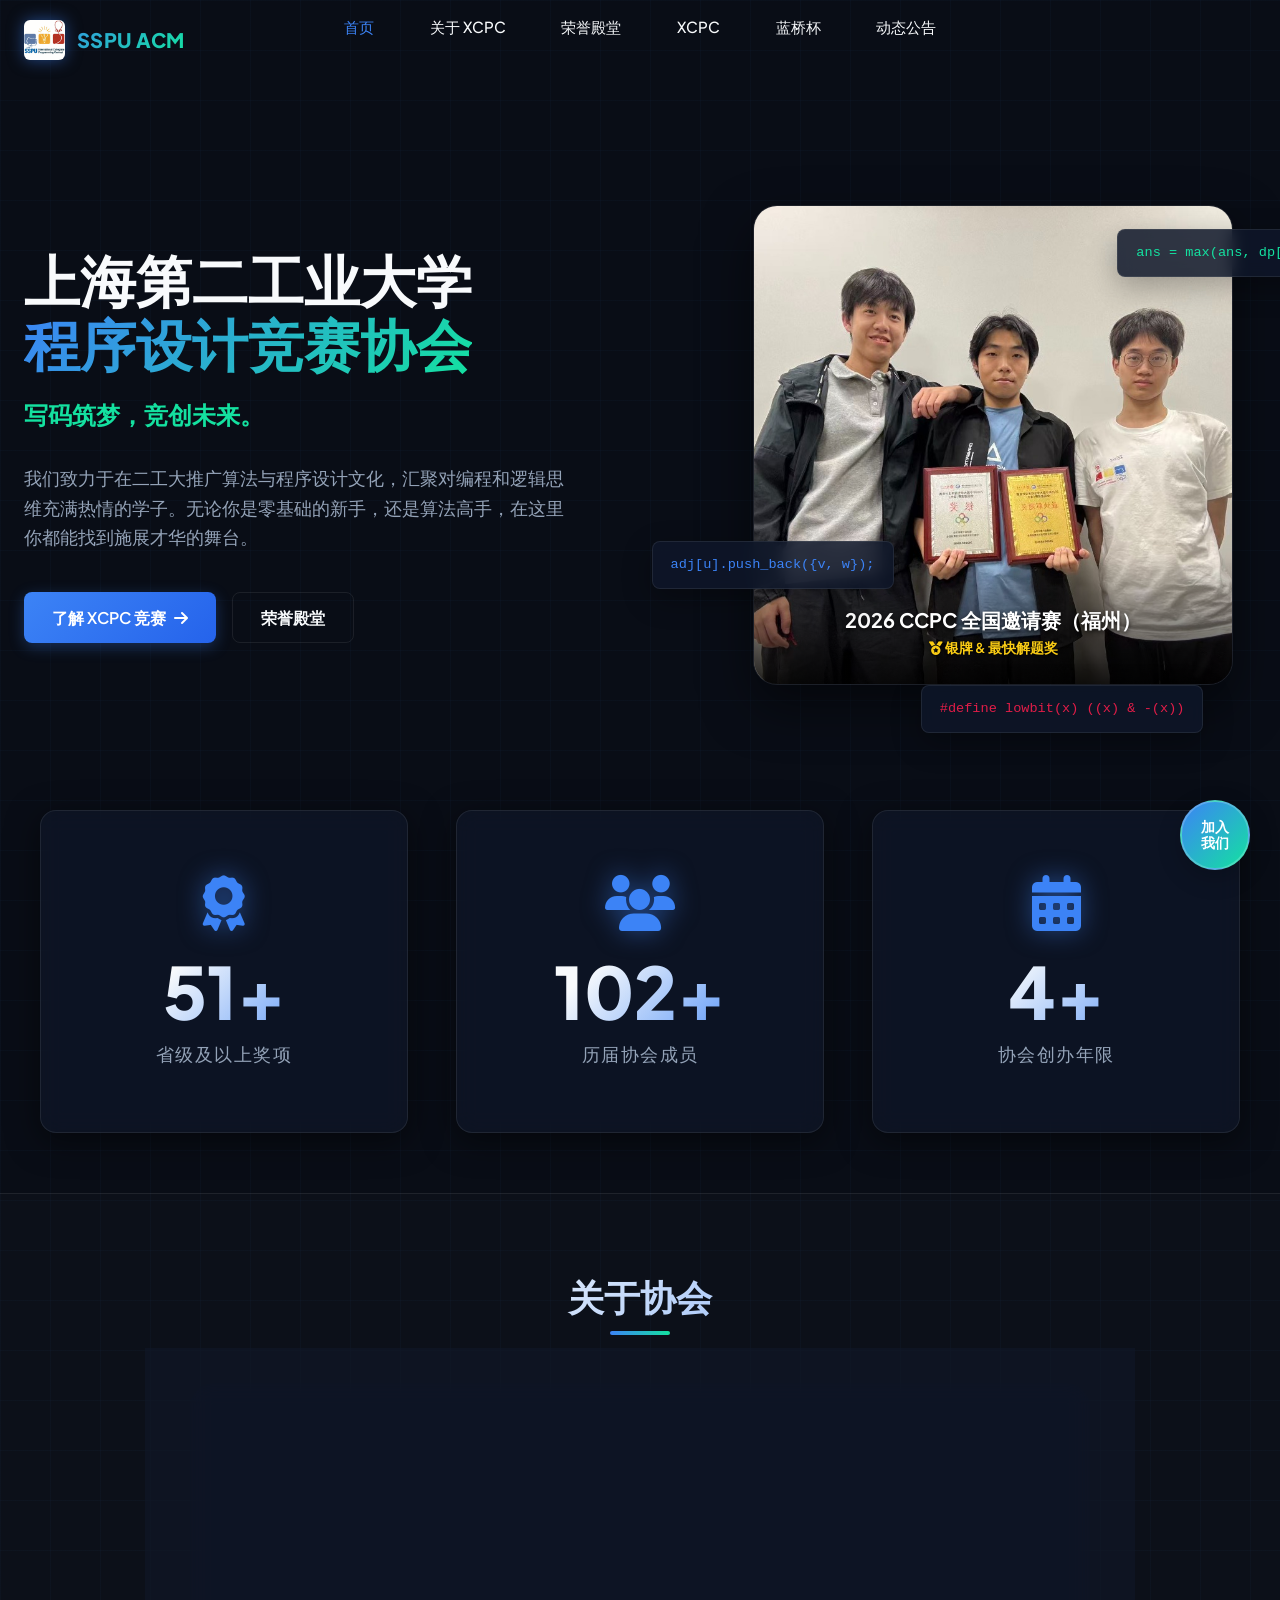
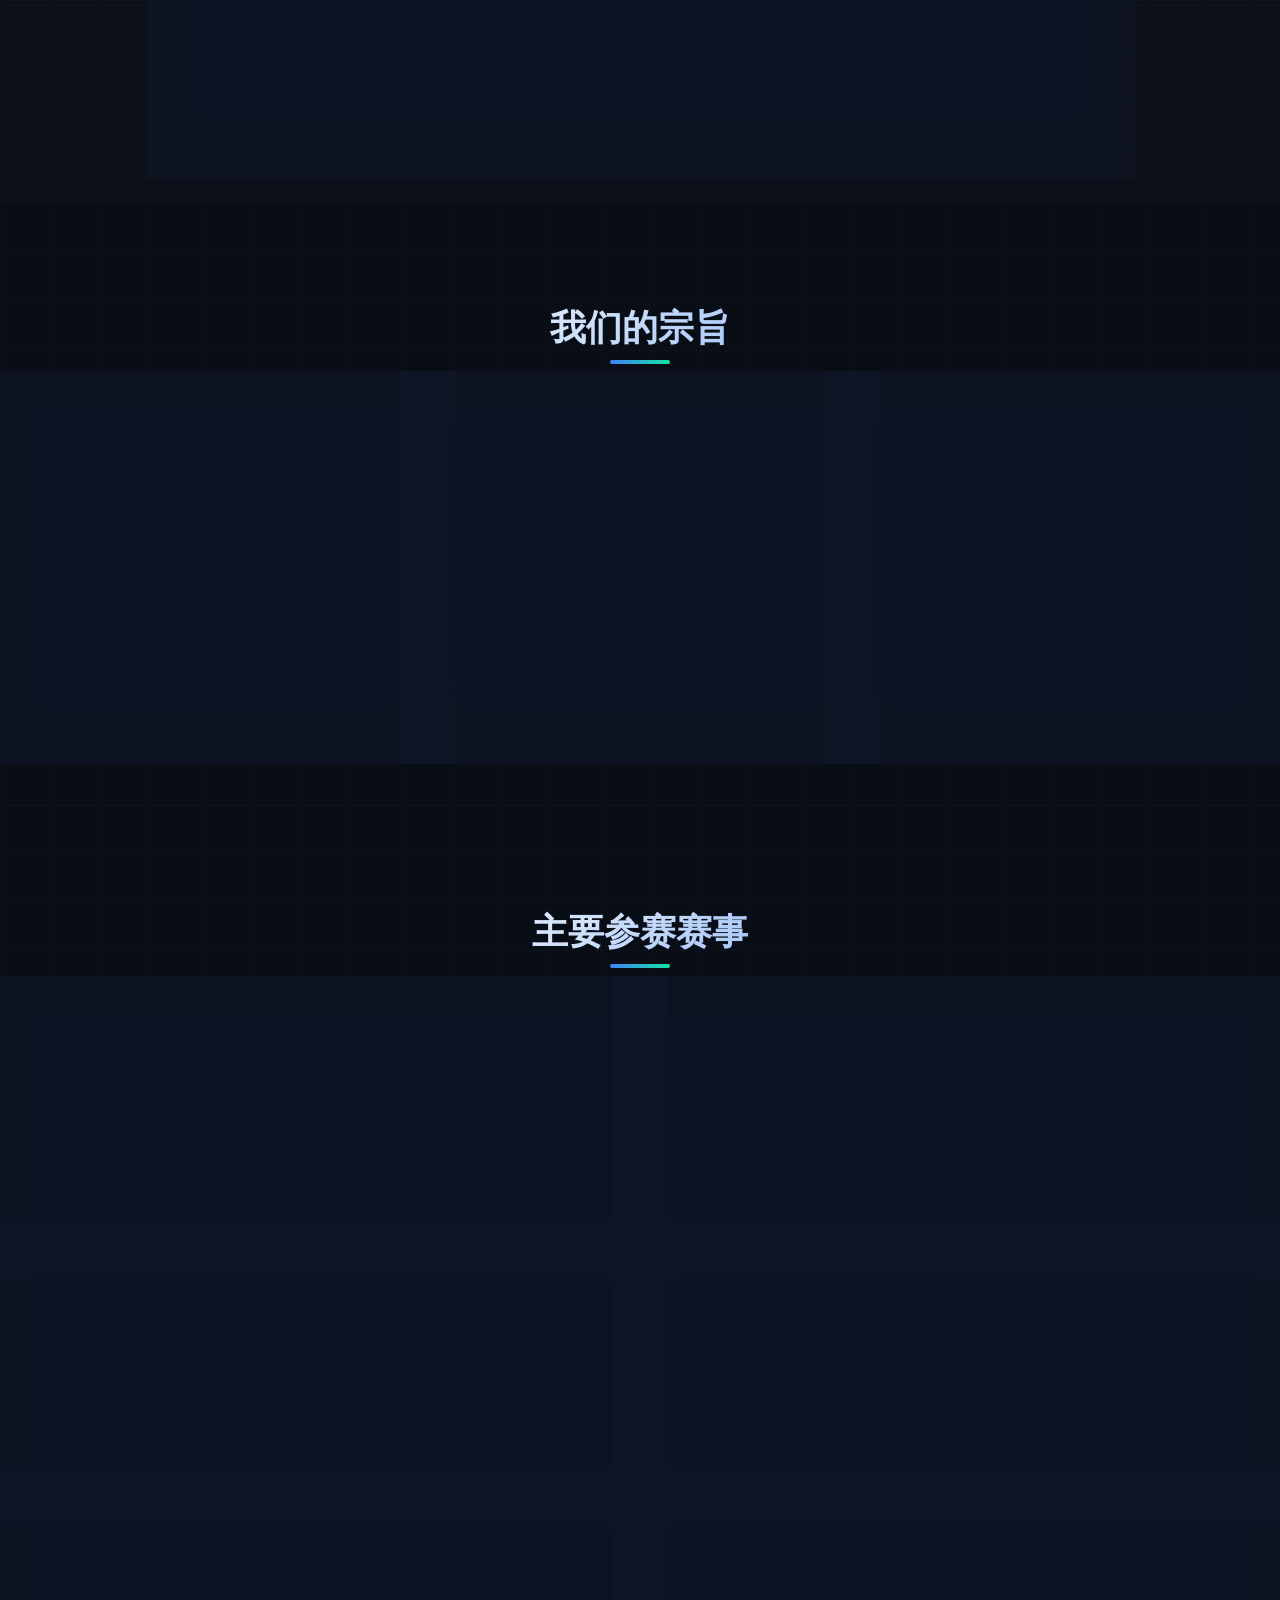
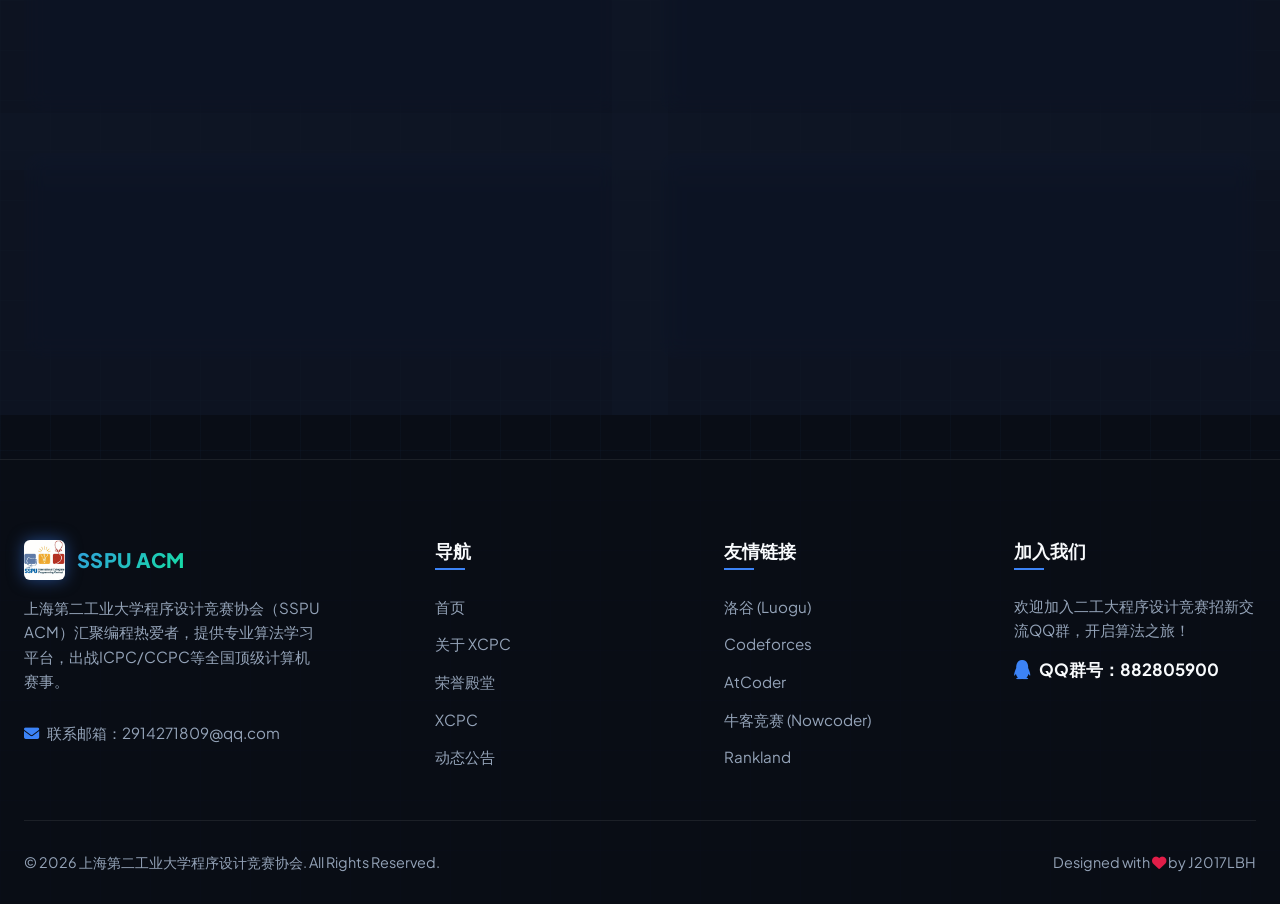
==== commit ce0788bd: "style: 区分首页和蓝桥杯统计卡片尺寸" ====
--- a/index.html
+++ b/index.html
@@ -109,7 +109,7 @@
     </section>
 
     <!-- 2. Statistics Section -->
-    <section class="stats-section">
+    <section class="stats-section stats-section-home">
         <div class="container">
             <div class="stats-grid">
                 <div class="stat-card glass-card">
--- a/css/style.css
+++ b/css/style.css
@@ -2327,3 +2327,570 @@
     }
 }
 
+/* ===== 蓝桥杯页面样式 ===== */
+
+.lanqiao-hero {
+    padding: 140px 0 60px;
+    text-align: center;
+    position: relative;
+    background-image: radial-gradient(circle at top, rgba(59, 130, 246, 0.05) 0%, transparent 70%);
+}
+
+.lanqiao-hero-content {
+    max-width: 800px;
+    margin: 0 auto;
+}
+
+.lanqiao-hero h1 {
+    font-size: 3rem;
+    font-weight: 800;
+    margin-bottom: 0.75rem;
+    line-height: 1.2;
+}
+
+.lanqiao-hero h1 i {
+    color: var(--accent-color);
+    margin-right: 8px;
+    filter: drop-shadow(0 0 10px var(--accent-glow));
+    animation: pulse 2s infinite alternate;
+}
+
+.lanqiao-hero h1 span {
+    background: linear-gradient(135deg, var(--primary-color), var(--accent-color));
+    -webkit-background-clip: text;
+    -webkit-text-fill-color: transparent;
+}
+
+.lanqiao-hero p {
+    color: var(--text-muted);
+    font-size: 1.1rem;
+    line-height: 1.6;
+}
+
+@keyframes pulse {
+    0% { transform: scale(1); }
+    100% { transform: scale(1.05); }
+}
+
+.lanqiao-section {
+    padding: 20px 0;
+}
+
+.stats-section {
+    padding-top: 0;
+}
+
+/* 统计卡片样式 - 默认为蓝桥杯页面的小尺寸 */
+.stats-section .stats-grid {
+    display: grid;
+    grid-template-columns: repeat(6, 1fr);
+    gap: 1.25rem;
+    max-width: 1200px;
+    margin: 0 auto;
+}
+
+.stats-section .stat-card {
+    text-align: center;
+    padding: 1.75rem 1.25rem;
+    position: relative;
+    overflow: hidden;
+}
+
+.stats-section .stat-card::before {
+    content: '';
+    position: absolute;
+    top: 0;
+    left: 0;
+    width: 100%;
+    height: 3px;
+    background: linear-gradient(90deg, var(--primary-color), var(--accent-color));
+    opacity: 0;
+    transition: opacity 0.3s;
+}
+
+.stats-section .stat-card:hover {
+    transform: translateY(-5px);
+}
+
+.stats-section .stat-card:hover::before {
+    opacity: 1;
+}
+
+.stats-section .stat-card i {
+    font-size: 1.5rem;
+    color: var(--primary-color);
+    margin-bottom: 0.5rem;
+    transition: transform 0.3s;
+}
+
+.stats-section .stat-card:hover i {
+    transform: scale(1.15);
+}
+
+.stats-section .stat-number {
+    font-size: 2rem;
+    font-weight: 800;
+    background: linear-gradient(135deg, var(--text-color) 30%, var(--primary-color));
+    -webkit-background-clip: text;
+    -webkit-text-fill-color: transparent;
+    line-height: 1;
+    margin-bottom: 4px;
+}
+
+.stats-section .stat-label {
+    color: var(--text-muted);
+    font-size: 0.85rem;
+    font-weight: 500;
+    text-transform: uppercase;
+    letter-spacing: 0.5px;
+}
+
+/* 首页统计卡片 - 大尺寸 */
+.stats-section.stats-section-home .stats-grid {
+    display: grid;
+    grid-template-columns: repeat(3, 1fr);
+    gap: 3rem;
+    max-width: 1200px;
+    margin: 0 auto;
+}
+
+.stats-section.stats-section-home .stat-card {
+    text-align: center;
+    padding: 4rem 2.5rem;
+    position: relative;
+    overflow: hidden;
+}
+
+.stats-section.stats-section-home .stat-card i {
+    font-size: 3.5rem;
+    color: var(--primary-color);
+    margin-bottom: 1.5rem;
+    filter: drop-shadow(0 0 12px var(--primary-glow));
+    transition: transform 0.3s;
+}
+
+.stats-section.stats-section-home .stat-card:hover i {
+    transform: scale(1.15);
+}
+
+.stats-section.stats-section-home .stat-number {
+    font-size: 4.5rem;
+    font-weight: 800;
+    background: linear-gradient(135deg, var(--text-color) 30%, var(--primary-color));
+    -webkit-background-clip: text;
+    -webkit-text-fill-color: transparent;
+    line-height: 1;
+    margin-bottom: 0.75rem;
+}
+
+.stats-section.stats-section-home .stat-label {
+    color: var(--text-muted);
+    font-size: 1.15rem;
+    font-weight: 500;
+    text-transform: uppercase;
+    letter-spacing: 1.5px;
+}
+
+@media (max-width: 1024px) {
+    .stats-section .stats-grid {
+        grid-template-columns: repeat(3, 1fr);
+    }
+}
+
+@media (max-width: 768px) {
+    .stats-section .stats-grid {
+        grid-template-columns: repeat(2, 1fr);
+        gap: 1rem;
+    }
+}
+
+.filter-section {
+    padding-top: 0;
+}
+
+.lanqiao-filter-card {
+    padding: 20px 24px;
+    margin-bottom: 32px;
+}
+
+.lanqiao-filter-flex {
+    display: flex;
+    flex-wrap: wrap;
+    gap: 16px;
+    align-items: center;
+}
+
+.lanqiao-search-wrap {
+    position: relative;
+    flex: 1;
+    min-width: 240px;
+}
+
+.lanqiao-search-wrap i {
+    position: absolute;
+    left: 14px;
+    top: 50%;
+    transform: translateY(-50%);
+    color: var(--text-muted);
+    font-size: 0.9rem;
+    transition: color var(--transition-speed);
+}
+
+.lanqiao-search-wrap input {
+    width: 100%;
+    padding: 12px 16px 12px 38px;
+    border-radius: var(--border-radius-sm);
+    border: 1px solid var(--border-color);
+    background: var(--input-bg);
+    color: var(--text-color);
+    font-size: 0.95rem;
+    outline: none;
+    transition: border-color var(--transition-speed), box-shadow var(--transition-speed);
+}
+
+.lanqiao-search-wrap input:focus {
+    border-color: var(--primary-color);
+    box-shadow: 0 0 12px var(--primary-glow);
+}
+
+.lanqiao-search-wrap input:focus + i {
+    color: var(--primary-color);
+}
+
+.lanqiao-filter-flex select {
+    padding: 12px 20px;
+    border-radius: var(--border-radius-sm);
+    border: 1px solid var(--border-color);
+    background: var(--input-bg);
+    color: var(--text-color);
+    font-size: 0.95rem;
+    outline: none;
+    cursor: pointer;
+    transition: border-color var(--transition-speed), box-shadow var(--transition-speed);
+    min-width: 150px;
+}
+
+.lanqiao-filter-flex select:focus {
+    border-color: var(--primary-color);
+    box-shadow: 0 0 12px var(--primary-glow);
+}
+
+.section-header {
+    text-align: center;
+    margin-bottom: 24px;
+}
+
+.section-header h2 {
+    font-size: 1.8rem;
+    font-weight: 700;
+    margin-bottom: 6px;
+    display: inline-flex;
+    align-items: center;
+    gap: 8px;
+}
+
+.section-header h2 i {
+    color: var(--primary-color);
+}
+
+.section-subtitle {
+    color: var(--text-muted);
+    font-size: 0.85rem;
+}
+
+.table-wrap {
+    overflow-x: auto;
+    border-radius: var(--border-radius-md);
+    background: var(--card-bg);
+    backdrop-filter: blur(12px);
+    border: 1px solid var(--border-color);
+    box-shadow: 0 10px 30px rgba(0, 0, 0, 0.15);
+}
+
+.lanqiao-table,
+.lanqiao-detail-table {
+    width: 100%;
+    border-collapse: collapse;
+    font-size: 0.95rem;
+}
+
+.lanqiao-table th,
+.lanqiao-table td,
+.lanqiao-detail-table th,
+.lanqiao-detail-table td {
+    padding: 16px 20px;
+    text-align: center;
+    border-bottom: 1px solid var(--border-color);
+}
+
+.lanqiao-table thead th,
+.lanqiao-detail-table thead th {
+    background: rgba(59, 130, 246, 0.06);
+    color: var(--text-muted);
+    font-weight: 600;
+    font-size: 0.85rem;
+    text-transform: uppercase;
+    letter-spacing: 0.5px;
+}
+
+.lanqiao-table tbody tr {
+    transition: background-color 0.2s, transform 0.1s;
+    cursor: pointer;
+}
+
+.lanqiao-table tbody tr:hover {
+    background: var(--card-bg-hover);
+    transform: translateY(-1px);
+    box-shadow: 0 4px 12px rgba(0, 0, 0, 0.05);
+}
+
+.lanqiao-table tbody tr:active {
+    transform: scale(0.995);
+    background: rgba(59, 130, 246, 0.08);
+}
+
+.lanqiao-table td:first-child,
+.lanqiao-detail-table td:first-child {
+    color: var(--text-muted);
+    font-weight: 600;
+}
+
+.sortable {
+    cursor: pointer;
+    user-select: none;
+    transition: color 0.2s, background-color 0.2s;
+}
+
+.sortable:hover {
+    color: var(--primary-color);
+    background: rgba(59, 130, 246, 0.1);
+}
+
+.btn-detail {
+    background: rgba(59, 130, 246, 0.1);
+    border: 1px solid rgba(59, 130, 246, 0.3);
+    color: var(--primary-color);
+    padding: 8px 16px;
+    border-radius: var(--border-radius-sm);
+    cursor: pointer;
+    transition: all 0.2s;
+    font-size: 0.85rem;
+    display: inline-flex;
+    align-items: center;
+    justify-content: center;
+}
+
+.btn-detail:hover {
+    background: var(--primary-color);
+    color: #fff;
+    border-color: var(--primary-color);
+    box-shadow: 0 0 10px var(--primary-glow);
+}
+
+/* 分页 */
+.pagination-bar {
+    display: flex;
+    justify-content: space-between;
+    align-items: center;
+    flex-wrap: wrap;
+    gap: 16px;
+    margin-top: 24px;
+    padding: 16px 24px;
+    background: var(--card-bg);
+    border: 1px solid var(--border-color);
+    border-radius: var(--border-radius-md);
+    backdrop-filter: blur(12px);
+}
+
+.pagination-summary {
+    color: var(--text-muted);
+    font-size: 0.9rem;
+}
+
+.pagination-controls {
+    display: flex;
+    gap: 12px;
+    align-items: center;
+    flex-wrap: wrap;
+    justify-content: center;
+}
+
+.pagination-controls span {
+    color: var(--text-muted);
+    font-size: 0.9rem;
+    font-weight: 500;
+}
+
+.pagination-controls button:disabled {
+    opacity: 0.4;
+    cursor: not-allowed;
+}
+
+/* 模态框 */
+.modal-overlay {
+    position: fixed;
+    inset: 0;
+    background: rgba(0, 0, 0, 0.75);
+    backdrop-filter: blur(8px);
+    display: flex;
+    align-items: center;
+    justify-content: center;
+    z-index: 2000;
+    padding: 20px;
+}
+
+@keyframes modalSlideIn {
+    from {
+        opacity: 0;
+        transform: translateY(20px);
+    }
+    to {
+        opacity: 1;
+        transform: translateY(0);
+    }
+}
+
+.modal-content {
+    width: 100%;
+    max-width: 800px;
+    max-height: 85vh;
+    overflow-y: auto;
+    padding: 32px;
+    animation: modalSlideIn 0.3s cubic-bezier(0.16, 1, 0.3, 1);
+}
+
+.modal-header {
+    display: flex;
+    justify-content: space-between;
+    align-items: center;
+    margin-bottom: 24px;
+}
+
+.modal-header h3 {
+    font-size: 1.6rem;
+    font-weight: 700;
+    background: linear-gradient(135deg, var(--text-color) 30%, var(--primary-color));
+    -webkit-background-clip: text;
+    -webkit-text-fill-color: transparent;
+}
+
+.modal-close {
+    width: 36px;
+    height: 36px;
+    border-radius: 50%;
+    border: 1px solid var(--border-color);
+    background: var(--input-bg);
+    color: var(--text-muted);
+    cursor: pointer;
+    display: flex;
+    align-items: center;
+    justify-content: center;
+    font-size: 1.1rem;
+    transition: all 0.2s;
+}
+
+.modal-close:hover {
+    background: rgba(239, 68, 68, 0.15);
+    border-color: #ef4444;
+    color: #ef4444;
+}
+
+.stats-strip {
+    display: grid;
+    grid-template-columns: repeat(6, 1fr);
+    gap: 10px;
+    margin-bottom: 24px;
+}
+
+.stat-mini {
+    display: flex;
+    flex-direction: column;
+    align-items: center;
+    padding: 12px 8px;
+    background: rgba(255, 255, 255, 0.02);
+    border: 1px solid var(--border-color);
+    border-radius: var(--border-radius-sm);
+    transition: border-color 0.2s, transform 0.2s;
+}
+
+.stat-mini:hover {
+    border-color: var(--primary-color);
+    transform: translateY(-2px);
+}
+
+.stat-mini strong {
+    font-size: 1.4rem;
+    font-weight: 800;
+    color: var(--primary-color);
+}
+
+.stat-mini span {
+    font-size: 0.75rem;
+    color: var(--text-muted);
+    margin-top: 2px;
+}
+
+/* 奖项徽章 */
+.award-badge {
+    display: inline-block;
+    padding: 4px 12px;
+    border-radius: 999px;
+    font-size: 0.8rem;
+    font-weight: 600;
+}
+
+.award-gold {
+    background: rgba(250, 204, 21, 0.15);
+    color: #facc15;
+    border: 1px solid rgba(250, 204, 21, 0.3);
+}
+
+.award-silver {
+    background: rgba(148, 163, 184, 0.15);
+    color: #94a3b8;
+    border: 1px solid rgba(148, 163, 184, 0.3);
+}
+
+.award-bronze {
+    background: rgba(217, 119, 6, 0.15);
+    color: #d97706;
+    border: 1px solid rgba(217, 119, 6, 0.3);
+}
+
+/* 蓝桥杯响应式 */
+@media (max-width: 768px) {
+    .lanqiao-table,
+    .lanqiao-detail-table {
+        font-size: 0.85rem;
+    }
+
+    .lanqiao-table th,
+    .lanqiao-table td,
+    .lanqiao-detail-table th,
+    .lanqiao-detail-table td {
+        padding: 10px 8px;
+    }
+
+    .modal-content {
+        padding: 20px;
+    }
+
+    .stats-strip {
+        grid-template-columns: repeat(3, 1fr);
+        gap: 8px;
+    }
+
+    .pagination-bar {
+        flex-direction: column;
+        align-items: stretch;
+        text-align: center;
+        padding: 16px;
+    }
+
+    .pagination-controls {
+        flex-direction: column;
+        gap: 8px;
+    }
+}
+
+
